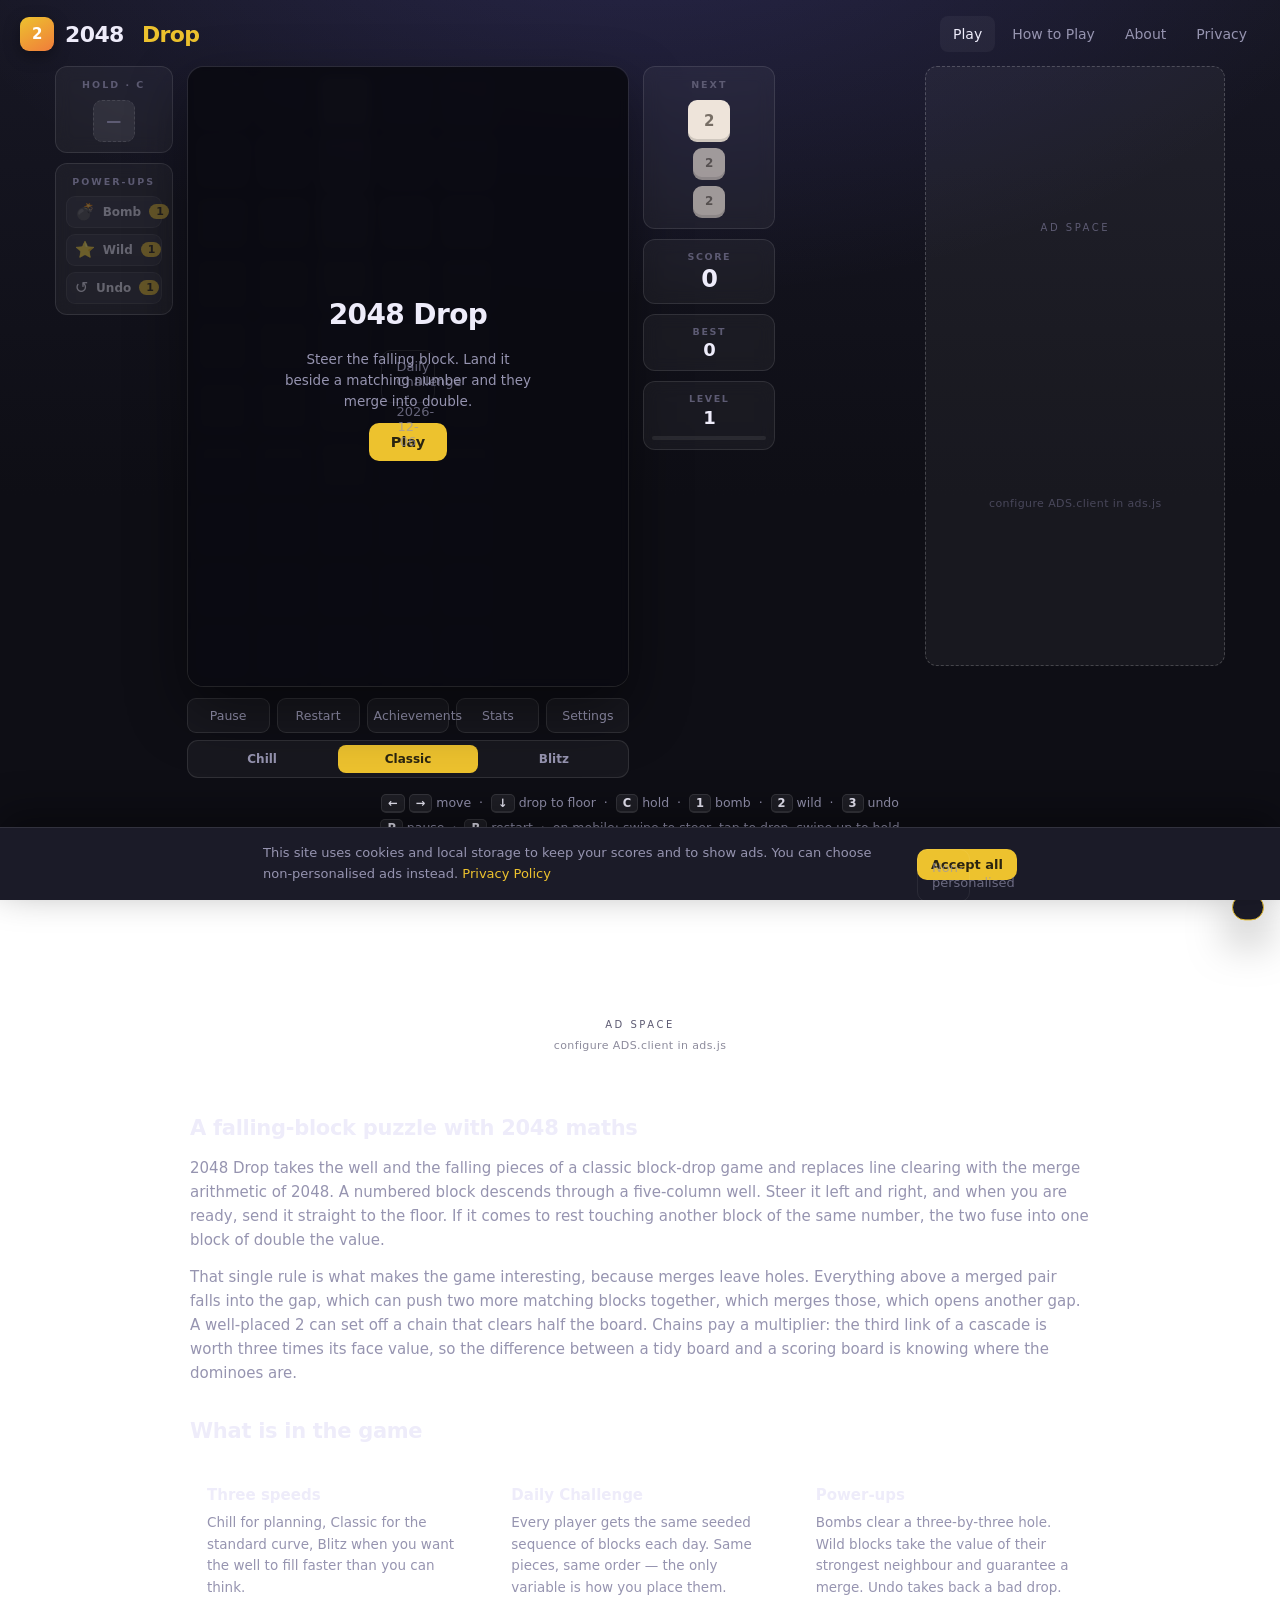
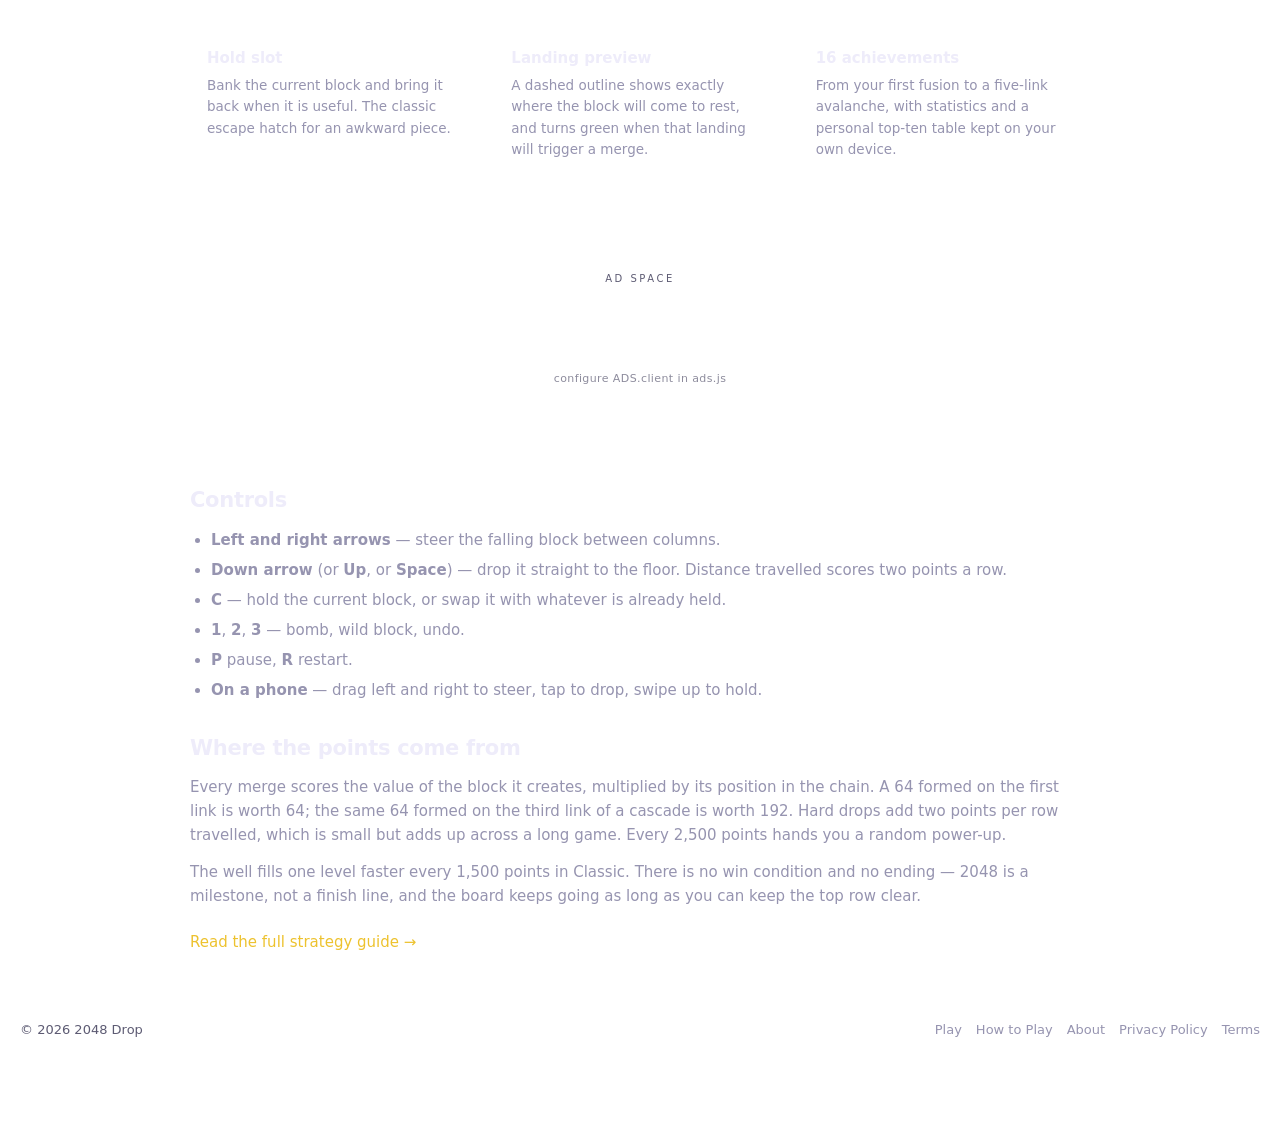
==== index.html @ 5d6defec "Move to 2048-drop.github.io and make setup.sh re-pointable Site now serves from the account root at " ====
<!DOCTYPE html>
<html lang="en">
<head>
<meta charset="utf-8">
<meta name="viewport" content="width=device-width, initial-scale=1, maximum-scale=1, user-scalable=no">
<title>2048 Drop — Falling Block Merge Puzzle</title>
<meta name="description" content="2048 Drop is a free falling-block puzzle. Steer numbered blocks with the arrow keys, merge matching pairs, chain cascades, and use bombs and wild blocks to reach 2048. Daily challenge, three speeds, 16 achievements. Play free, no download.">
<meta name="theme-color" content="#0e0e15">
<link rel="canonical" href="https://2048-drop.github.io/">

<meta property="og:type" content="website">
<meta property="og:site_name" content="2048 Drop">
<meta property="og:title" content="2048 Drop — Falling Block Merge Puzzle">
<meta property="og:description" content="Steer falling numbered blocks, merge matching pairs, chain cascades to 2048. Daily challenge, power-ups, three speeds. Free browser game.">
<meta property="og:url" content="https://2048-drop.github.io/">
<meta name="twitter:card" content="summary_large_image">

<link rel="icon" href="data:image/svg+xml,%3Csvg xmlns='http://www.w3.org/2000/svg' viewBox='0 0 64 64'%3E%3Crect width='64' height='64' rx='13' fill='%23edc22e'/%3E%3Ctext x='32' y='45' font-family='Helvetica,Arial' font-size='31' font-weight='bold' text-anchor='middle' fill='%23fff'%3E2%3C/text%3E%3C/svg%3E">
<link rel="stylesheet" href="style.css">

<script type="application/ld+json">
{
  "@context":"https://schema.org",
  "@type":"VideoGame",
  "name":"2048 Drop",
  "description":"A free browser puzzle game combining falling blocks with 2048 merge mechanics.",
  "genre":["Puzzle","Arcade"],
  "playMode":"SinglePlayer",
  "applicationCategory":"Game",
  "operatingSystem":"Any modern web browser",
  "offers":{"@type":"Offer","price":"0","priceCurrency":"USD"}
}
</script>
</head>
<body>

<header class="site-head">
  <a class="brand" href="index.html">
    <span class="mark">2</span>2048&nbsp;<span class="num">Drop</span>
  </a>
  <nav>
    <a href="index.html" class="on">Play</a>
    <a href="how-to-play.html">How to Play</a>
    <a href="about.html">About</a>
    <a href="privacy.html">Privacy</a>
  </nav>
</header>

<div class="stage">
  <div class="game">

    <!-- ---------------- left rail ---------------- -->
    <div class="rail">
      <div class="card" id="hold-card" style="cursor:pointer">
        <h3>Hold · C</h3>
        <div class="chips" id="hold"></div>
      </div>

      <div class="card">
        <h3>Power-ups</h3>
        <div class="powers">
          <button class="power" id="pw-bomb" title="Turn the falling block into a bomb (1)">
            <span class="ico">&#128163;</span><span class="nm">Bomb</span><span class="ct">0</span>
          </button>
          <button class="power" id="pw-wild" title="Turn the falling block into a wild block (2)">
            <span class="ico">&#11088;</span><span class="nm">Wild</span><span class="ct">0</span>
          </button>
          <button class="power" id="pw-undo" title="Undo your last drop (3)">
            <span class="ico">&#8634;</span><span class="nm">Undo</span><span class="ct">0</span>
          </button>
          <!-- Rewarded video: granted for WATCHING, never for clicking an ad. -->
          <button class="btn reward sm" id="pw-refill" hidden style="margin-top:4px;font-size:11.5px;padding:8px 6px">
            &#9654; Watch to refill
          </button>
        </div>
      </div>
    </div>

    <!-- ---------------- board ---------------- -->
    <div>
      <div class="board-wrap" id="board-wrap">
        <div id="board">
          <div class="danger" id="danger"></div>
          <div class="beam" id="beam"></div>
          <div class="ghost hide" id="ghost"></div>
          <div id="fx"></div>
        </div>
        <div id="toast"></div>

        <div class="overlay" id="overlay-start">
          <h2>2048 Drop</h2>
          <p>Steer the falling block. Land it beside a matching number and they merge into double.</p>
          <button class="btn" id="btn-start">Play</button>
          <button class="btn ghost sm" id="btn-daily">Daily Challenge · <span id="daily-date"></span></button>
        </div>

        <div class="overlay" id="overlay-over" hidden>
          <h2 id="over-title">Game Over</h2>
          <p id="over-line"></p>
          <button class="btn reward" id="btn-second" hidden>&#9654; Watch ad for a Second Chance</button>
          <button class="btn" id="btn-again">Play Again</button>
        </div>

        <div class="overlay" id="overlay-pause" hidden>
          <h2>Paused</h2>
          <button class="btn" id="btn-resume">Resume</button>
        </div>
      </div>

      <div class="toolbar">
        <button id="btn-pause">Pause</button>
        <button id="btn-restart">Restart</button>
        <button id="btn-ach">Achievements</button>
        <button id="btn-stats">Stats</button>
        <button id="btn-settings">Settings</button>
      </div>

      <div class="modes" style="margin-top:7px">
        <button data-mode="chill">Chill</button>
        <button data-mode="classic" class="on">Classic</button>
        <button data-mode="blitz">Blitz</button>
      </div>
    </div>

    <!-- ---------------- right rail ---------------- -->
    <div class="rail rail-r">
      <div class="card">
        <h3>Next</h3>
        <div class="chips" id="queue"></div>
      </div>
      <div class="card readout" id="r-score">
        <div class="k">Score</div><div class="v" id="score">0</div>
      </div>
      <div class="card readout">
        <div class="k">Best</div><div class="v sm" id="best">0</div>
      </div>
      <div class="card readout">
        <div class="k">Level</div><div class="v sm" id="level">1</div>
        <div class="bar"><i id="lvbar" style="width:0%"></i></div>
      </div>
      <div class="card readout" id="daily-flag" hidden style="border-color:var(--accent)">
        <div class="k" style="color:var(--accent)">Daily</div>
      </div>
    </div>

  </div>

  <!-- 150px horizontal separation before the rail ad -->
  <div class="ad-safe ad-safe-h"></div>
  <aside class="ad ad-rail" id="ad-rail"></aside>
</div>

<div class="keys">
  <kbd>&larr;</kbd> <kbd>&rarr;</kbd> move &nbsp;·&nbsp; <kbd>&darr;</kbd> drop to floor &nbsp;·&nbsp;
  <kbd>C</kbd> hold &nbsp;·&nbsp; <kbd>1</kbd> bomb &nbsp;·&nbsp; <kbd>2</kbd> wild &nbsp;·&nbsp; <kbd>3</kbd> undo<br>
  <kbd>P</kbd> pause &nbsp;·&nbsp; <kbd>R</kbd> restart &nbsp;·&nbsp; on mobile: swipe to steer, tap to drop, swipe up to hold
</div>

<div class="ad-safe ad-safe-v"></div>
<!-- ============ AD: bottom ============ -->
<div class="ad ad-bottom" id="ad-bottom"></div>

<article class="home">
  <h2>A falling-block puzzle with 2048 maths</h2>
  <p>2048 Drop takes the well and the falling pieces of a classic block-drop game and replaces line clearing with the merge arithmetic of 2048. A numbered block descends through a five-column well. Steer it left and right, and when you are ready, send it straight to the floor. If it comes to rest touching another block of the same number, the two fuse into one block of double the value.</p>
  <p>That single rule is what makes the game interesting, because merges leave holes. Everything above a merged pair falls into the gap, which can push two more matching blocks together, which merges those, which opens another gap. A well-placed 2 can set off a chain that clears half the board. Chains pay a multiplier: the third link of a cascade is worth three times its face value, so the difference between a tidy board and a scoring board is knowing where the dominoes are.</p>

  <h2>What is in the game</h2>
  <div class="cards3">
    <div class="c"><h3>Three speeds</h3><p>Chill for planning, Classic for the standard curve, Blitz when you want the well to fill faster than you can think.</p></div>
    <div class="c"><h3>Daily Challenge</h3><p>Every player gets the same seeded sequence of blocks each day. Same pieces, same order — the only variable is how you place them.</p></div>
    <div class="c"><h3>Power-ups</h3><p>Bombs clear a three-by-three hole. Wild blocks take the value of their strongest neighbour and guarantee a merge. Undo takes back a bad drop.</p></div>
    <div class="c"><h3>Hold slot</h3><p>Bank the current block and bring it back when it is useful. The classic escape hatch for an awkward piece.</p></div>
    <div class="c"><h3>Landing preview</h3><p>A dashed outline shows exactly where the block will come to rest, and turns green when that landing will trigger a merge.</p></div>
    <div class="c"><h3>16 achievements</h3><p>From your first fusion to a five-link avalanche, with statistics and a personal top-ten table kept on your own device.</p></div>
  </div>

  <!-- ============ AD: in-content ============ -->
  <div class="ad ad-article" id="ad-article"></div>

  <h2>Controls</h2>
  <ul>
    <li><strong>Left and right arrows</strong> — steer the falling block between columns.</li>
    <li><strong>Down arrow</strong> (or <strong>Up</strong>, or <strong>Space</strong>) — drop it straight to the floor. Distance travelled scores two points a row.</li>
    <li><strong>C</strong> — hold the current block, or swap it with whatever is already held.</li>
    <li><strong>1</strong>, <strong>2</strong>, <strong>3</strong> — bomb, wild block, undo.</li>
    <li><strong>P</strong> pause, <strong>R</strong> restart.</li>
    <li><strong>On a phone</strong> — drag left and right to steer, tap to drop, swipe up to hold.</li>
  </ul>

  <h2>Where the points come from</h2>
  <p>Every merge scores the value of the block it creates, multiplied by its position in the chain. A 64 formed on the first link is worth 64; the same 64 formed on the third link of a cascade is worth 192. Hard drops add two points per row travelled, which is small but adds up across a long game. Every 2,500 points hands you a random power-up.</p>
  <p>The well fills one level faster every 1,500 points in Classic. There is no win condition and no ending — 2048 is a milestone, not a finish line, and the board keeps going as long as you can keep the top row clear.</p>

  <p style="margin-top:22px"><a href="how-to-play.html">Read the full strategy guide &rarr;</a></p>
</article>

<footer class="site-foot">
  <span>&copy; <span id="year"></span> 2048 Drop</span>
  <nav>
    <a href="index.html">Play</a>
    <a href="how-to-play.html">How to Play</a>
    <a href="about.html">About</a>
    <a href="privacy.html">Privacy Policy</a>
    <a href="terms.html">Terms</a>
  </nav>
</footer>

<div id="ach-toast"></div>

<script src="ads.js"></script>
<script src="game.js"></script>
<script>document.getElementById('year').textContent = new Date().getFullYear();</script>
</body>
</html>
---- style.css ----
/* =====================================================================
   2048 Drop — stylesheet
   Themes are driven by data-theme on <html>. Every colour is a token so
   a theme swap is a token swap, never a rule rewrite.
   ===================================================================== */

/* ---------- tokens: Midnight (default) ---------- */
:root{
  --bg-1:#0e0e15;
  --bg-2:#171724;
  --glow:rgba(120,110,255,.18);
  --panel:rgba(255,255,255,.045);
  --panel-solid:#1b1b28;
  --panel-hi:rgba(255,255,255,.075);
  --line:rgba(255,255,255,.10);
  --line-hi:rgba(255,255,255,.20);
  --text:#eeecfa;
  --muted:#9694b0;
  --faint:#5d5b73;
  --accent:#edc22e;
  --accent-ink:#2a2410;
  --danger:#ff5c5c;
  --good:#4ade80;
  --slot:rgba(255,255,255,.04);
  --board:rgba(0,0,0,.28);

  --gap:8px;
  --cell:min(62px, 14.5vw, 5.9vh);
  --radius:12px;
  --ad-safe:150px;          /* AdSense: keep ads this far from play area */
  --font:"Inter","SF Pro Display",-apple-system,BlinkMacSystemFont,"Segoe UI",system-ui,sans-serif;
  --mono:"SF Mono",ui-monospace,"Cascadia Mono",Menlo,monospace;
}

/* ---------- theme: Aurora ---------- */
html[data-theme="aurora"]{
  --bg-1:#05131a;
  --bg-2:#07222e;
  --glow:rgba(0,240,200,.20);
  --accent:#2ff3c8;
  --accent-ink:#02201a;
  --text:#e6fbf7;
  --muted:#7fb4ac;
  --faint:#3f6d68;
  --line:rgba(47,243,200,.16);
  --line-hi:rgba(47,243,200,.32);
  --panel-solid:#0a2a36;
}

/* ---------- theme: Paper (light) ---------- */
html[data-theme="paper"]{
  --bg-1:#f6f4ee;
  --bg-2:#ece7dc;
  --glow:rgba(200,170,90,.20);
  --panel:rgba(0,0,0,.035);
  --panel-solid:#fffdf8;
  --panel-hi:rgba(0,0,0,.06);
  --line:rgba(0,0,0,.10);
  --line-hi:rgba(0,0,0,.20);
  --text:#3b3730;
  --muted:#7d7669;
  --faint:#a8a091;
  --accent:#d9a319;
  --accent-ink:#fffdf8;
  --slot:rgba(0,0,0,.05);
  --board:rgba(0,0,0,.05);
}

*{box-sizing:border-box;margin:0;padding:0}
html,body{min-height:100%}
body{
  background:
    radial-gradient(1200px 700px at 50% -15%, var(--glow) 0%, transparent 62%),
    linear-gradient(180deg, var(--bg-2) 0%, var(--bg-1) 55%);
  background-attachment:fixed;
  color:var(--text);
  font-family:var(--font);
  font-size:15px;line-height:1.6;
  -webkit-font-smoothing:antialiased;
  display:flex;flex-direction:column;align-items:center;
  padding:0 14px 44px;
  overflow-x:hidden;
}
a{color:var(--accent);text-decoration:none}
a:hover{text-decoration:underline}

.wrap{width:100%;max-width:1240px}

/* =====================================================================
   Header / nav
   ===================================================================== */
.site-head{
  width:100%;max-width:1240px;
  display:flex;align-items:center;justify-content:space-between;gap:16px;
  padding:16px 0 14px;flex-wrap:wrap;
}
.brand{display:flex;align-items:center;gap:11px;font-size:22px;font-weight:800;letter-spacing:-.6px;color:var(--text)}
.brand:hover{text-decoration:none}
.brand .mark{
  width:34px;height:34px;border-radius:9px;flex:none;
  background:linear-gradient(150deg,var(--accent),#f07c3b);
  display:grid;place-items:center;color:#fff;font-size:15px;font-weight:800;
  box-shadow:0 5px 16px rgba(0,0,0,.35);
}
.brand .num{color:var(--accent)}
nav{display:flex;align-items:center;gap:4px;flex-wrap:wrap}
nav a{
  color:var(--muted);font-size:14px;font-weight:500;
  padding:7px 13px;border-radius:8px;transition:background 140ms,color 140ms;
}
nav a:hover{background:var(--panel-hi);color:var(--text);text-decoration:none}
nav a.on{color:var(--text);background:var(--panel)}

/* =====================================================================
   Ad slots + the 150px safe gap
   ---------------------------------------------------------------------
   AdSense suspends accounts for ads placed where a player can hit them by
   accident. .ad-safe enforces the separation structurally so a later CSS
   tweak cannot quietly erase it.
   ===================================================================== */
.ad{display:flex;align-items:center;justify-content:center;overflow:hidden;width:100%}
.ad-bottom{max-width:970px;min-height:90px;margin:0 auto}
.ad-article{max-width:728px;min-height:250px;margin:26px auto}
.ad-rail{width:300px;min-height:600px;flex:none}
.ad-safe{flex:none;pointer-events:none}
.ad-safe-v{width:100%;height:var(--ad-safe)}
.ad-safe-h{width:var(--ad-safe);align-self:stretch}
.ad-ph{
  width:100%;min-height:inherit;height:100%;
  border:1px dashed var(--line-hi);border-radius:var(--radius);
  color:var(--faint);font-size:10px;letter-spacing:2.5px;text-transform:uppercase;
  display:grid;place-items:center;gap:4px;padding:26px 10px;
  background:var(--panel);
}
.ad-ph small{display:block;letter-spacing:.4px;text-transform:none;font-size:11px;opacity:.7}
.ad-label{
  text-align:center;font-size:9.5px;letter-spacing:2px;text-transform:uppercase;
  color:var(--faint);margin-bottom:5px;
}

/* =====================================================================
   Game layout
   ===================================================================== */
.stage{
  width:100%;max-width:1240px;
  display:flex;align-items:flex-start;justify-content:center;
}
.game{display:flex;gap:14px;align-items:flex-start}
.rail{display:flex;flex-direction:column;gap:10px;width:118px;flex:none}
.rail-r{width:132px}

.card{
  background:var(--panel);border:1px solid var(--line);
  border-radius:var(--radius);padding:10px;
  backdrop-filter:blur(8px);
}
.card h3{
  font-size:9.5px;letter-spacing:2px;text-transform:uppercase;
  color:var(--faint);font-weight:700;margin-bottom:7px;text-align:center;
}

.readout{text-align:center;padding:9px 8px}
.readout .k{font-size:9.5px;letter-spacing:1.6px;text-transform:uppercase;color:var(--faint);font-weight:700}
.readout .v{font-size:24px;font-weight:800;font-variant-numeric:tabular-nums;letter-spacing:-.5px;line-height:1.25}
.readout .v.sm{font-size:18px}
.readout.pulse .v{animation:bump 320ms ease-out}
@keyframes bump{0%{transform:scale(1)}40%{transform:scale(1.18);color:var(--accent)}100%{transform:scale(1)}}

/* level progress */
.bar{height:4px;border-radius:3px;background:var(--panel-hi);overflow:hidden;margin-top:7px}
.bar i{display:block;height:100%;background:linear-gradient(90deg,var(--accent),#f07c3b);transition:width 260ms ease}

/* queue + hold chips */
.chips{display:flex;flex-direction:column;gap:6px;align-items:center}
.chips.row{flex-direction:row;justify-content:center}
.chip{
  width:42px;height:42px;border-radius:9px;flex:none;
  display:grid;place-items:center;font-weight:800;font-size:15px;
  box-shadow:inset 0 -3px 0 rgba(0,0,0,.13);
}
.chip.sm{width:32px;height:32px;font-size:12px;opacity:.62}
.chip.empty{background:var(--panel-hi);color:var(--faint);box-shadow:none;border:1px dashed var(--line)}

/* power-ups */
.powers{display:flex;flex-direction:column;gap:6px}
.power{
  display:flex;align-items:center;gap:8px;width:100%;
  background:var(--panel-hi);border:1px solid var(--line);
  border-radius:9px;padding:7px 8px;cursor:pointer;
  font-family:var(--font);font-size:12px;color:var(--text);
  transition:border-color 140ms,transform 90ms,opacity 140ms;
  text-align:left;
}
.power:hover:not(:disabled){border-color:var(--line-hi);transform:translateY(-1px)}
.power:active:not(:disabled){transform:translateY(0)}
.power:disabled{opacity:.35;cursor:not-allowed}
.power .ico{font-size:16px;line-height:1}
.power .nm{flex:1;font-weight:600}
.power .ct{
  font-variant-numeric:tabular-nums;font-weight:800;font-size:11px;
  background:var(--accent);color:var(--accent-ink);
  border-radius:20px;padding:1px 7px;min-width:20px;text-align:center;
}
.power kbd{margin-left:auto}

/* =====================================================================
   Board
   ===================================================================== */
.board-wrap{
  position:relative;padding:var(--gap);
  background:var(--board);border:1px solid var(--line);
  border-radius:16px;
  box-shadow:0 24px 60px rgba(0,0,0,.45), inset 0 1px 0 rgba(255,255,255,.05);
}
.board-wrap.shake{animation:shake 260ms cubic-bezier(.36,.07,.19,.97)}
@keyframes shake{
  10%,90%{transform:translate(-2px,1px)}
  30%,70%{transform:translate(4px,-2px)}
  50%{transform:translate(-5px,2px)}
}
#board{
  position:relative;
  width:calc(5 * var(--cell) + 4 * var(--gap));
  height:calc(10 * var(--cell) + 9 * var(--gap));
  touch-action:none;
}

/* the top two rows tint red as the stack gets dangerous */
.danger{
  z-index:1;
  position:absolute;left:0;right:0;top:0;border-radius:10px;
  height:calc(2 * var(--cell) + var(--gap));
  background:linear-gradient(180deg,rgba(255,92,92,.16),transparent);
  opacity:0;transition:opacity 320ms;pointer-events:none;
}
.danger.on{opacity:1;animation:throb 1.1s ease-in-out infinite}
@keyframes throb{0%,100%{opacity:.45}50%{opacity:1}}

/* column highlight under the falling block */
.beam{
  z-index:0;
  position:absolute;top:0;width:var(--cell);
  height:calc(10 * var(--cell) + 9 * var(--gap));
  border-radius:10px;background:linear-gradient(180deg,rgba(255,255,255,.07),transparent 70%);
  transform:translateX(calc(var(--c) * (var(--cell) + var(--gap))));
  transition:transform 95ms ease-out;pointer-events:none;
}

.slot{
  z-index:0;
  position:absolute;width:var(--cell);height:var(--cell);border-radius:9px;
  background:var(--slot);
  transform:translate(calc(var(--c) * (var(--cell) + var(--gap))), calc(var(--r) * (var(--cell) + var(--gap))));
}

/* landing preview */
.ghost{
  z-index:1;
  position:absolute;width:var(--cell);height:var(--cell);border-radius:9px;
  border:2px dashed var(--line-hi);
  transform:translate(calc(var(--c) * (var(--cell) + var(--gap))), calc(var(--r) * (var(--cell) + var(--gap))));
  transition:transform 95ms ease-out;pointer-events:none;opacity:.65;
}
.ghost.hide{opacity:0}
.ghost.match{border-color:var(--good);background:rgba(74,222,128,.10);opacity:1}

.tile{
  z-index:2;
  position:absolute;width:var(--cell);height:var(--cell);border-radius:9px;
  display:grid;place-items:center;
  font-weight:800;font-variant-numeric:tabular-nums;letter-spacing:-.5px;
  color:#776e65;background:#eee4da;
  transform:translate(calc(var(--c) * (var(--cell) + var(--gap))), calc(var(--r) * (var(--cell) + var(--gap))));
  transition:transform 95ms linear;
  will-change:transform;
  font-size:calc(var(--cell) * .40);
  box-shadow:inset 0 -3px 0 rgba(0,0,0,.13);
}
.tile.d4{font-size:calc(var(--cell) * .29)}
.tile.d5{font-size:calc(var(--cell) * .23)}
.tile.active{box-shadow:inset 0 -3px 0 rgba(0,0,0,.13), 0 0 0 2px rgba(255,255,255,.4), 0 8px 22px rgba(0,0,0,.5)}
.tile.spawn{animation:drop-in 180ms ease-out}
@keyframes drop-in{from{opacity:0}to{opacity:1}}
.tile.pop{animation:pop 210ms ease-out}
@keyframes pop{
  0%  {transform:translate(calc(var(--c) * (var(--cell) + var(--gap))), calc(var(--r) * (var(--cell) + var(--gap)))) scale(1)}
  45% {transform:translate(calc(var(--c) * (var(--cell) + var(--gap))), calc(var(--r) * (var(--cell) + var(--gap)))) scale(1.2)}
  100%{transform:translate(calc(var(--c) * (var(--cell) + var(--gap))), calc(var(--r) * (var(--cell) + var(--gap)))) scale(1)}
}
.tile.absorb{opacity:.8}
.tile.blast{animation:blast 260ms ease-out forwards}
@keyframes blast{to{opacity:0;filter:brightness(2.4)}}

/* value ramp */
.v2{background:#eee4da;color:#776e65}
.v4{background:#ede0c8;color:#776e65}
.v8{background:#f2b179;color:#fff}
.v16{background:#f59563;color:#fff}
.v32{background:#f67c5f;color:#fff}
.v64{background:#f65e3b;color:#fff}
.v128{background:#edcf72;color:#fff}
.v256{background:#edcc61;color:#fff}
.v512{background:#edc850;color:#fff}
.v1024{background:#edc53f;color:#fff}
.v2048{background:#edc22e;color:#fff;box-shadow:inset 0 -3px 0 rgba(0,0,0,.13),0 0 26px rgba(237,194,46,.65)}
.vbig{background:linear-gradient(150deg,#8b6cff,#4a2fd6);color:#fff;box-shadow:inset 0 -3px 0 rgba(0,0,0,.2),0 0 26px rgba(123,92,240,.6)}
.vbomb{background:linear-gradient(150deg,#3a3a4d,#1d1d29);color:#fff;box-shadow:inset 0 -3px 0 rgba(0,0,0,.3),0 0 20px rgba(0,0,0,.6)}
.vwild{background:linear-gradient(150deg,#ff6ec7,#7b5cf0);color:#fff;box-shadow:inset 0 -3px 0 rgba(0,0,0,.2),0 0 24px rgba(255,110,199,.55)}

/* particles */
#fx{z-index:3;position:absolute;inset:0;pointer-events:none;overflow:visible}
.spark{
  position:absolute;width:7px;height:7px;border-radius:2px;
  animation:fly 620ms cubic-bezier(.2,.7,.4,1) forwards;
}
@keyframes fly{
  0%{transform:translate(var(--x),var(--y)) scale(1);opacity:1}
  100%{transform:translate(calc(var(--x) + var(--dx)), calc(var(--y) + var(--dy))) scale(.2);opacity:0}
}

/* floating score / chain text */
#toast{
  position:absolute;left:50%;top:32%;transform:translate(-50%,-50%);
  font-size:clamp(19px,4vw,27px);font-weight:800;color:#fff;
  text-shadow:0 4px 18px rgba(0,0,0,.85);pointer-events:none;opacity:0;
  white-space:nowrap;z-index:3;
}
#toast.show{animation:rise 900ms ease-out}
@keyframes rise{
  0%{opacity:0;transform:translate(-50%,-25%) scale(.75)}
  22%{opacity:1}
  100%{opacity:0;transform:translate(-50%,-115%) scale(1.08)}
}

/* =====================================================================
   Overlays + modals
   ===================================================================== */
.overlay{
  position:absolute;inset:0;border-radius:16px;z-index:6;
  background:rgba(10,10,18,.9);backdrop-filter:blur(4px);
  display:flex;flex-direction:column;align-items:center;justify-content:center;
  gap:11px;text-align:center;padding:20px;
}
html[data-theme="paper"] .overlay{background:rgba(246,244,238,.94)}
.overlay[hidden],[hidden]{display:none !important}
.overlay h2{font-size:clamp(21px,4.6vw,28px);font-weight:800;letter-spacing:-.6px}
.overlay p{color:var(--muted);font-size:13.5px;max-width:250px;line-height:1.55}

.btn{
  background:var(--accent);color:var(--accent-ink);border:0;border-radius:10px;
  padding:11px 22px;font:600 14.5px var(--font);cursor:pointer;
  transition:filter 140ms,transform 80ms;
}
.btn:hover{filter:brightness(1.09)}
.btn:active{transform:translateY(1px)}
.btn.ghost{background:transparent;color:var(--muted);border:1px solid var(--line);font-weight:500}
.btn.ghost:hover{color:var(--text);border-color:var(--line-hi);filter:none}
.btn.reward{
  background:linear-gradient(135deg,#7b5cf0,#4a2fd6);color:#fff;
  display:flex;align-items:center;gap:8px;justify-content:center;
}
.btn.sm{padding:8px 14px;font-size:13px}
.btn:disabled{opacity:.4;cursor:not-allowed}

.modal{
  position:fixed;inset:0;z-index:60;display:grid;place-items:center;padding:18px;
  background:rgba(6,6,12,.72);backdrop-filter:blur(6px);
}
.modal-card{
  background:var(--panel-solid);border:1px solid var(--line);
  border-radius:18px;padding:22px;width:min(460px,100%);
  max-height:86vh;overflow-y:auto;
  box-shadow:0 30px 80px rgba(0,0,0,.6);
}
.modal-card h2{font-size:20px;font-weight:800;letter-spacing:-.4px;margin-bottom:4px}
.modal-card .sub{color:var(--muted);font-size:13px;margin-bottom:16px}
.modal-foot{display:flex;gap:8px;justify-content:flex-end;margin-top:18px}

/* rewarded-ad player shell */
.reward-box{
  border:1px solid var(--line);border-radius:12px;background:var(--panel);
  padding:26px 18px;text-align:center;
}
.reward-box .ring{
  width:62px;height:62px;margin:0 auto 12px;border-radius:50%;
  display:grid;place-items:center;font-size:21px;font-weight:800;
  border:3px solid var(--line);border-top-color:var(--accent);
  animation:spin 1s linear infinite;
}
@keyframes spin{to{transform:rotate(360deg)}}

/* stats / achievements / leaderboard */
.grid2{display:grid;grid-template-columns:1fr 1fr;gap:9px}
.tilebox{background:var(--panel);border:1px solid var(--line);border-radius:11px;padding:11px 12px}
.tilebox .k{font-size:9.5px;letter-spacing:1.6px;text-transform:uppercase;color:var(--faint);font-weight:700}
.tilebox .v{font-size:20px;font-weight:800;font-variant-numeric:tabular-nums}

.ach{display:flex;align-items:center;gap:11px;padding:9px 4px;border-bottom:1px solid var(--line)}
.ach:last-child{border-bottom:0}
.ach .ico{width:36px;height:36px;border-radius:10px;display:grid;place-items:center;font-size:17px;background:var(--panel-hi);flex:none;filter:grayscale(1);opacity:.4}
.ach.got .ico{filter:none;opacity:1;background:linear-gradient(150deg,var(--accent),#f07c3b)}
.ach .nm{font-weight:600;font-size:13.5px}
.ach .ds{color:var(--muted);font-size:12px}
.ach.got .nm{color:var(--accent)}

table.lb{width:100%;border-collapse:collapse;font-size:13.5px}
table.lb th{text-align:left;font-size:9.5px;letter-spacing:1.6px;text-transform:uppercase;color:var(--faint);padding:6px 4px;border-bottom:1px solid var(--line)}
table.lb td{padding:8px 4px;border-bottom:1px solid var(--line);font-variant-numeric:tabular-nums}
table.lb tr:last-child td{border-bottom:0}
table.lb .rk{color:var(--faint);width:26px;font-weight:700}

/* achievement toast */
#ach-toast{
  position:fixed;right:16px;bottom:16px;z-index:80;
  background:var(--panel-solid);border:1px solid var(--accent);
  border-radius:13px;padding:12px 15px;display:flex;gap:11px;align-items:center;
  box-shadow:0 18px 44px rgba(0,0,0,.5);
  transform:translateY(140%);transition:transform 420ms cubic-bezier(.2,.9,.3,1);
  max-width:300px;
}
#ach-toast.show{transform:translateY(0)}
#ach-toast .ico{width:36px;height:36px;border-radius:10px;display:grid;place-items:center;font-size:17px;background:linear-gradient(150deg,var(--accent),#f07c3b);flex:none}
#ach-toast .t{font-size:9.5px;letter-spacing:1.6px;text-transform:uppercase;color:var(--accent);font-weight:700}
#ach-toast .n{font-weight:600;font-size:13.5px}

/* =====================================================================
   Controls bar + mode picker
   ===================================================================== */
.toolbar{display:flex;gap:7px;width:100%;margin-top:11px;flex-wrap:wrap}
.toolbar button{
  flex:1;min-width:78px;background:var(--panel);border:1px solid var(--line);
  color:var(--muted);border-radius:9px;padding:9px 6px;
  font:500 12.5px var(--font);cursor:pointer;transition:color 140ms,border-color 140ms;
}
.toolbar button:hover{color:var(--text);border-color:var(--line-hi)}

.modes{display:flex;gap:5px;background:var(--panel);border:1px solid var(--line);border-radius:11px;padding:4px}
.modes button{
  flex:1;background:transparent;border:0;border-radius:8px;padding:7px 4px;
  color:var(--muted);font:600 12px var(--font);cursor:pointer;transition:background 140ms,color 140ms;
}
.modes button.on{background:var(--accent);color:var(--accent-ink)}

.keys{color:var(--muted);font-size:12.5px;text-align:center;line-height:2;max-width:640px;margin:12px auto 0}
kbd{
  background:var(--panel-hi);border:1px solid var(--line);border-bottom-width:2px;
  border-radius:5px;padding:1px 6px;font:600 11.5px var(--font);color:var(--text);
}

/* =====================================================================
   Content pages
   ===================================================================== */
main.doc{width:100%;max-width:780px;margin:0 auto;padding:8px 0 30px}
main.doc h1{font-size:clamp(26px,5vw,36px);font-weight:800;letter-spacing:-1px;margin-bottom:6px}
main.doc .lede{color:var(--muted);font-size:16px;margin-bottom:28px}
main.doc h2{font-size:20px;font-weight:700;letter-spacing:-.3px;margin:32px 0 10px;padding-top:14px;border-top:1px solid var(--line)}
main.doc h3{font-size:15.5px;font-weight:700;margin:20px 0 6px}
main.doc p,main.doc li{color:var(--muted);font-size:15px}
main.doc p{margin-bottom:13px}
main.doc ul,main.doc ol{margin:0 0 15px 21px}
main.doc li{margin-bottom:6px}
main.doc strong{color:var(--text);font-weight:650}
main.doc code{background:var(--panel-hi);border-radius:5px;padding:1px 6px;font:13px var(--mono)}
.callout{
  background:var(--panel);border:1px solid var(--line);border-left:3px solid var(--accent);
  border-radius:10px;padding:14px 16px;margin:18px 0;
}
.callout p:last-child{margin-bottom:0}
.updated{color:var(--faint);font-size:13px;margin-bottom:26px}

article.home{width:100%;max-width:900px;margin:0 auto}
article.home h2{font-size:21px;font-weight:700;letter-spacing:-.3px;margin:30px 0 10px}
article.home p,article.home li{color:var(--muted);font-size:15px}
article.home p{margin-bottom:13px}
article.home ul{margin:0 0 15px 21px}
article.home li{margin-bottom:6px}
.cards3{display:grid;grid-template-columns:repeat(auto-fit,minmax(230px,1fr));gap:13px;margin:18px 0}
.cards3 .c{background:var(--panel);border:1px solid var(--line);border-radius:13px;padding:16px}
.cards3 .c h3{font-size:15px;font-weight:700;color:var(--text);margin-bottom:5px}
.cards3 .c p{font-size:13.5px;margin:0}

/* =====================================================================
   Footer + consent
   ===================================================================== */
.site-foot{
  width:100%;max-width:1240px;margin-top:34px;padding-top:18px;
  border-top:1px solid var(--line);color:var(--faint);font-size:13px;
  display:flex;justify-content:space-between;gap:14px;flex-wrap:wrap;
}
.site-foot nav{gap:14px}
.site-foot a{color:var(--muted);padding:0;font-size:13px}
.site-foot a:hover{background:none;color:var(--text)}

#consent{
  position:fixed;left:0;right:0;bottom:0;z-index:90;
  background:var(--panel-solid);border-top:1px solid var(--line);
  padding:15px 18px;display:flex;gap:14px;align-items:center;justify-content:center;
  flex-wrap:wrap;box-shadow:0 -12px 40px rgba(0,0,0,.4);
}
#consent p{color:var(--muted);font-size:13px;max-width:640px;margin:0}
#consent .acts{display:flex;gap:8px}

/* =====================================================================
   Responsive
   ===================================================================== */
@media (max-width:1120px){
  .ad-rail,.ad-safe-h{display:none}
}
@media (max-width:820px){
  :root{--cell:min(58px, 16.5vw, 6.4vh); --ad-safe:150px}
  .rail{width:88px}
  .rail-r{width:96px}
  .readout .v{font-size:19px}
  .chip{width:36px;height:36px;font-size:13px}
  .power .nm{display:none}
  .power{justify-content:center}
}
/* Below 760px the side rails would push the page wider than the screen, so
   they become horizontal strips: readouts above the board, tools below it.
   Everything is also compacted so the whole board still fits one screen —
   a puzzle you have to scroll to see is a puzzle nobody plays. */
@media (max-width:760px){
  :root{--gap:6px; --cell:min(58px, 17.6vw, 5.55vh)}
  body{padding:0 10px 30px}

  .site-head{padding:9px 0 7px;gap:8px}
  .brand{font-size:17px;gap:8px}
  .brand .mark{width:27px;height:27px;font-size:13px;border-radius:7px}
  nav{gap:1px}
  nav a{padding:5px 7px;font-size:12px}

  .stage{width:100%}
  .game{flex-direction:column;align-items:center;gap:7px;width:100%}
  .rail,.rail-r{
    flex-direction:row;width:100%;max-width:440px;
    gap:5px;flex-wrap:wrap;justify-content:center;
  }
  .rail-r{order:-1;flex-wrap:nowrap}
  .rail-r .card{flex:1 1 0;min-width:0;padding:5px 5px}
  .card h3{font-size:8.5px;letter-spacing:1.3px;margin-bottom:3px}
  .readout{padding:4px 3px}
  .readout .v{font-size:16px}
  .readout .v.sm{font-size:15px}
  .bar{margin-top:4px;height:3px}

  #queue{flex-direction:row;gap:4px}
  #queue .chip{width:23px;height:23px;font-size:10px;border-radius:6px}
  #queue .chip.sm{width:20px;height:20px;font-size:9px}

  .rail:not(.rail-r){flex-wrap:nowrap;align-items:stretch}
  #hold-card{flex:0 0 auto;padding:5px 9px}
  #hold .chip{width:28px;height:28px;font-size:12px;border-radius:7px}
  .rail:not(.rail-r) > .card:last-child{flex:1 1 auto}
  .powers{flex-direction:row;gap:5px}
  .power{flex:1;justify-content:center;padding:6px 3px;gap:5px}
  .power .nm{display:none}
  #pw-refill{flex:1.6;margin-top:0;font-size:11px;padding:6px 4px}

  .toolbar{margin-top:6px;gap:5px}
  .toolbar button{min-width:0;padding:7px 3px;font-size:11px}
  .modes{margin-top:5px}
  .modes button{padding:6px 3px;font-size:11.5px}
  .keys{font-size:11.5px;line-height:1.85;margin-top:9px}
}
@media (max-width:400px){
  :root{--cell:min(54px, 17vw, 5.5vh)}
  nav a{padding:4px 6px;font-size:11.5px}
  .toolbar button{font-size:10.5px}
  .rail-r{gap:4px}
  .rail-r .card{padding:5px 3px}
  #queue{gap:3px}
  #queue .chip{width:20px;height:20px;font-size:9px;border-radius:5px}
  #queue .chip.sm{width:17px;height:17px;font-size:8px}
  .readout .v{font-size:15px}
}

@media (prefers-reduced-motion:reduce){
  *,*::before,*::after{animation-duration:.01ms !important;animation-iteration-count:1 !important;transition-duration:.01ms !important}
}
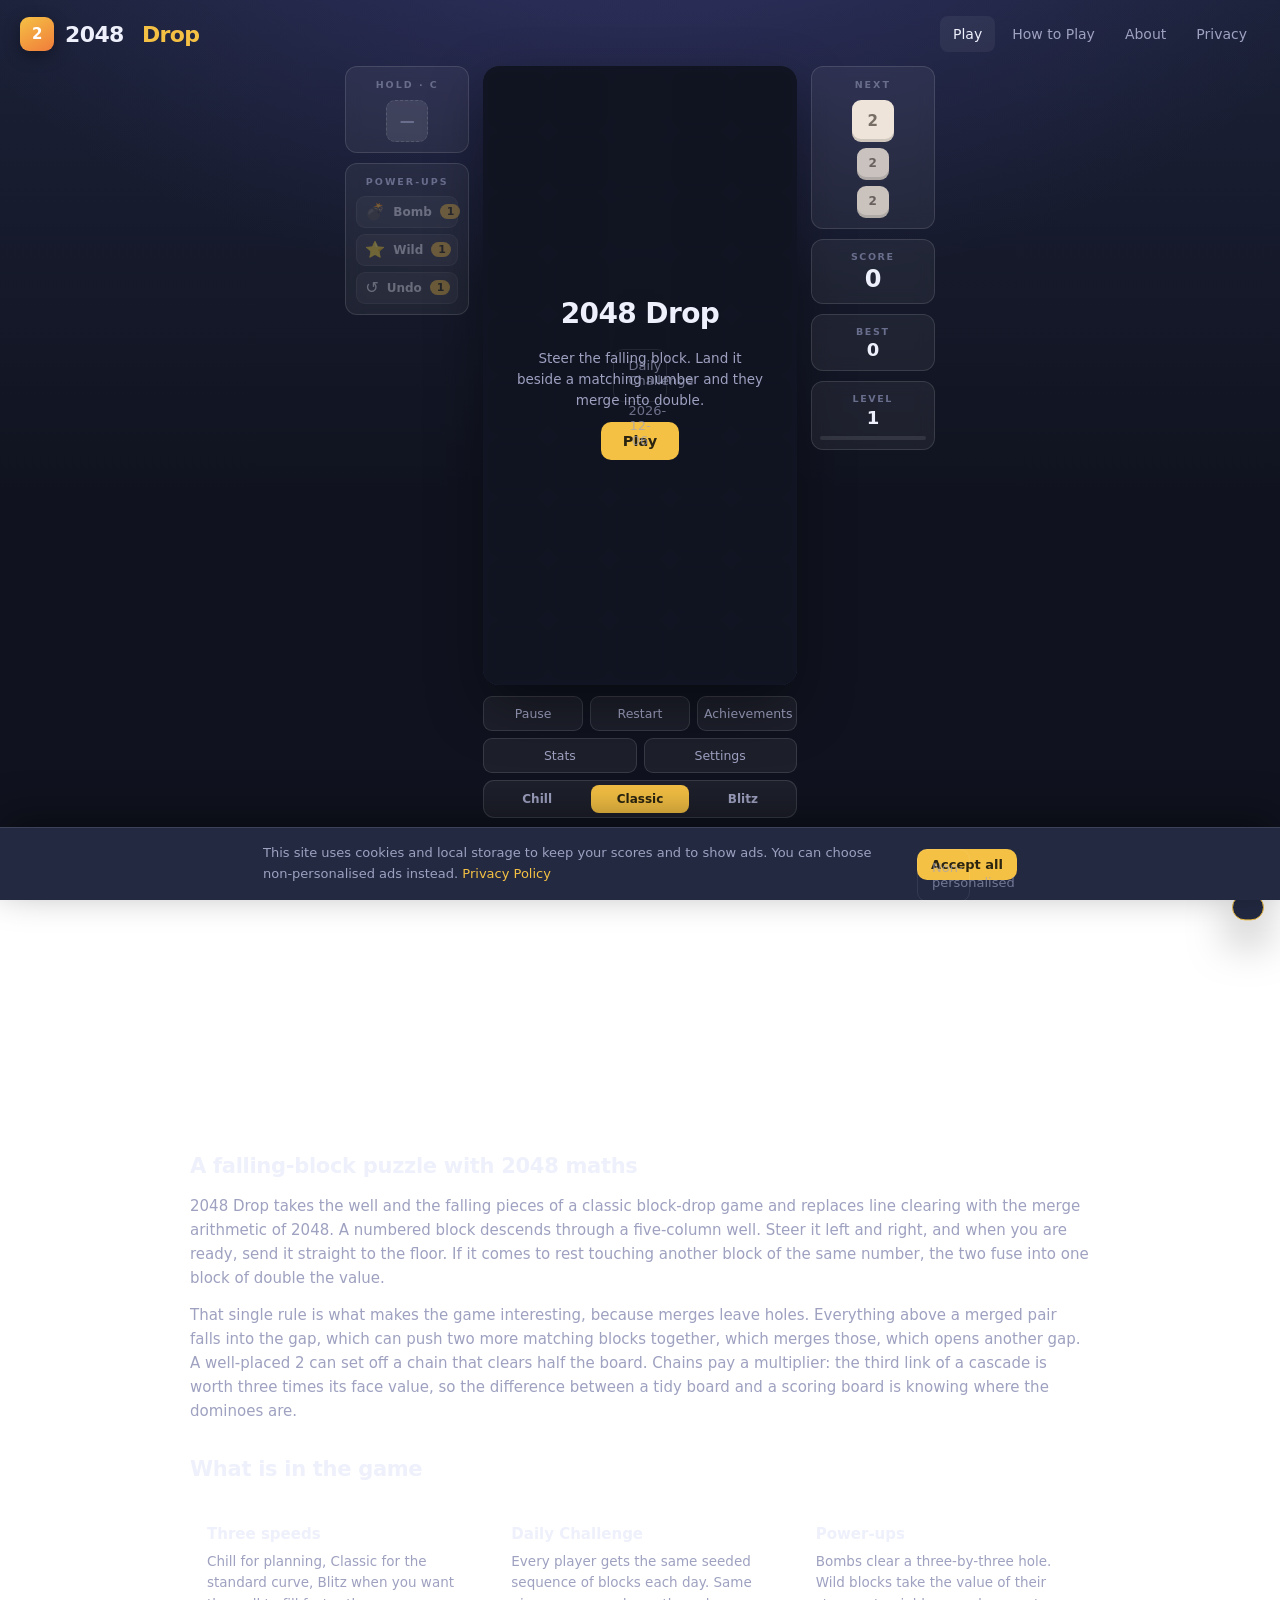
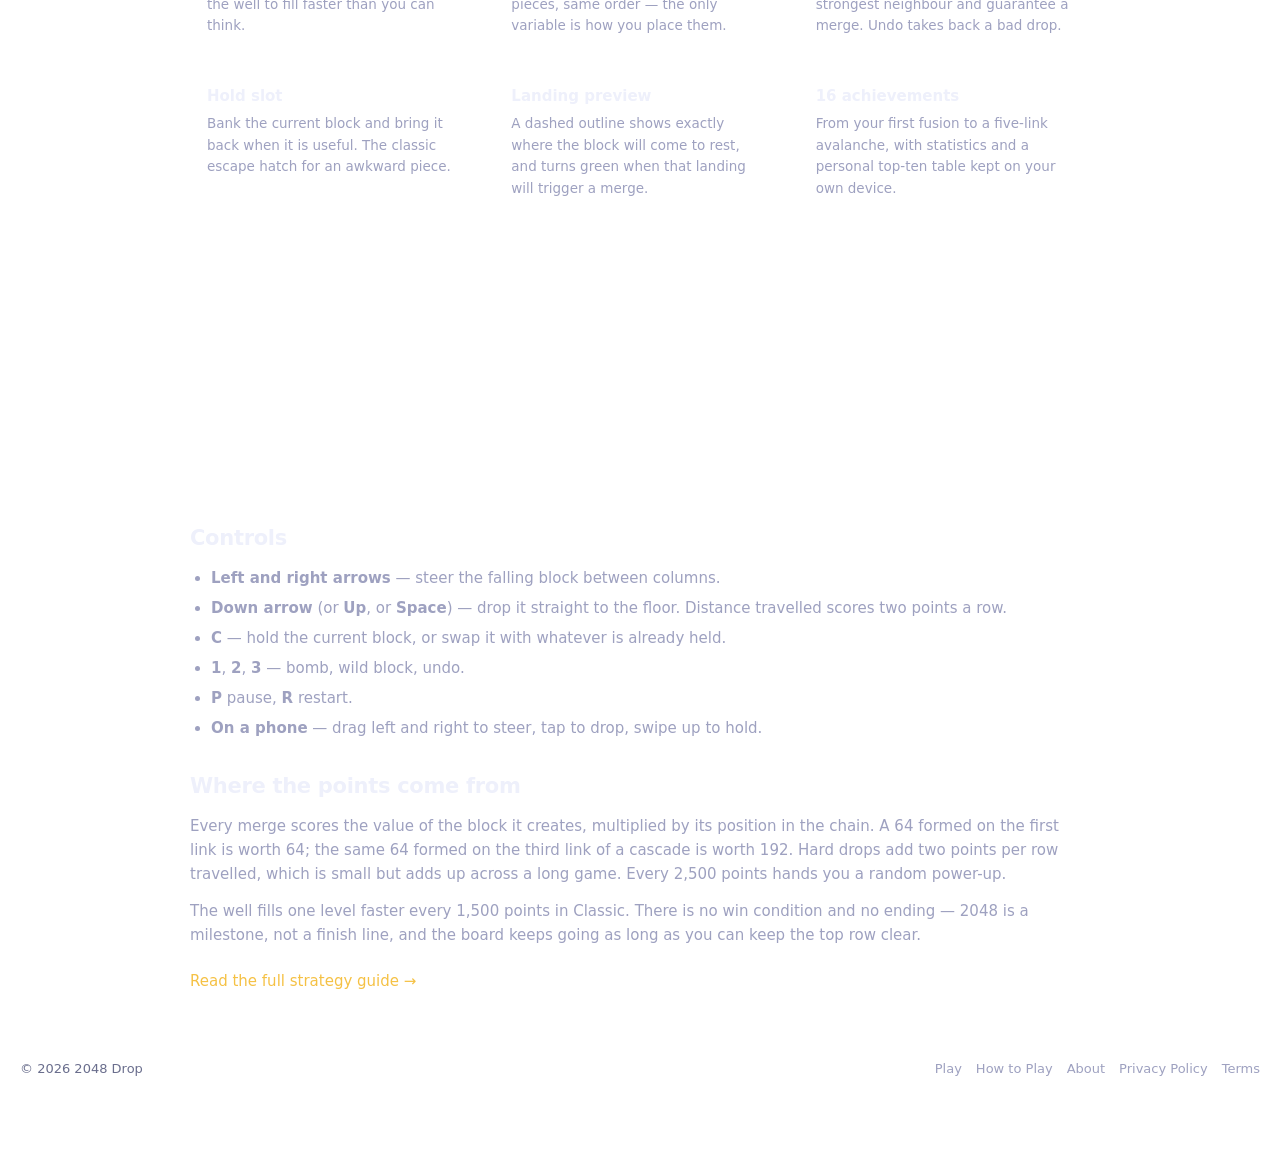
==== commit fcd18dae: "Rebuild palettes, centre the board, wire in the AdSense publisher ID Theme work. The old dark palett" ====
--- a/index.html
+++ b/index.html
@@ -6,6 +6,8 @@
 <title>2048 Drop — Falling Block Merge Puzzle</title>
 <meta name="description" content="2048 Drop is a free falling-block puzzle. Steer numbered blocks with the arrow keys, merge matching pairs, chain cascades, and use bombs and wild blocks to reach 2048. Daily challenge, three speeds, 16 achievements. Play free, no download.">
 <meta name="theme-color" content="#0e0e15">
+<meta name="google-adsense-account" content="ca-pub-5623328978041556">
+<script async src="https://pagead2.googlesyndication.com/pagead/js/adsbygoogle.js?client=ca-pub-5623328978041556" crossorigin="anonymous"></script>
 <link rel="canonical" href="https://2048-drop.github.io/">
 
 <meta property="og:type" content="website">
@@ -77,7 +79,7 @@
     </div>
 
     <!-- ---------------- board ---------------- -->
-    <div>
+    <div class="board-col">
       <div class="board-wrap" id="board-wrap">
         <div id="board">
           <div class="danger" id="danger"></div>
@@ -145,9 +147,11 @@
 
   </div>
 
-  <!-- 150px horizontal separation before the rail ad -->
-  <div class="ad-safe ad-safe-h"></div>
-  <aside class="ad ad-rail" id="ad-rail"></aside>
+  <div class="rail-ad">
+    <!-- 150px horizontal separation before the rail ad -->
+    <div class="ad-safe ad-safe-h"></div>
+    <aside class="ad ad-rail" id="ad-rail"></aside>
+  </div>
 </div>
 
 <div class="keys">
--- a/style.css
+++ b/style.css
@@ -4,66 +4,84 @@
    a theme swap is a token swap, never a rule rewrite.
    ===================================================================== */
 
-/* ---------- tokens: Midnight (default) ---------- */
-:root{
-  --bg-1:#0e0e15;
-  --bg-2:#171724;
-  --glow:rgba(120,110,255,.18);
-  --panel:rgba(255,255,255,.045);
-  --panel-solid:#1b1b28;
-  --panel-hi:rgba(255,255,255,.075);
-  --line:rgba(255,255,255,.10);
-  --line-hi:rgba(255,255,255,.20);
-  --text:#eeecfa;
-  --muted:#9694b0;
-  --faint:#5d5b73;
-  --accent:#edc22e;
+/* ---------- tokens: Midnight (default) ----------
+   The board surface is deliberately LIGHTER than the page and the cells are
+   darker than the board, so the well reads as a physical object instead of
+   black-on-black. Every theme keeps that relationship. */
+:root, html[data-theme="midnight"]{
+  --bg-1:#10131f;
+  --bg-2:#1b2138;
+  --glow:rgba(124,109,255,.22);
+  --panel:rgba(255,255,255,.055);
+  --panel-solid:#222941;
+  --panel-hi:rgba(255,255,255,.095);
+  --line:rgba(255,255,255,.12);
+  --line-hi:rgba(255,255,255,.24);
+  --text:#eef0fb;
+  --muted:#9ea1c0;
+  --faint:#6a6e8d;
+  --accent:#f5c144;
   --accent-ink:#2a2410;
-  --danger:#ff5c5c;
+  --danger:#ff6b6b;
   --good:#4ade80;
-  --slot:rgba(255,255,255,.04);
-  --board:rgba(0,0,0,.28);
+  --scrim:rgba(16,19,31,.93);
+  --scrim-modal:rgba(10,12,22,.78);
+  --slot:rgba(0,0,0,.24);
+  --board:#2b3154;
 
   --gap:8px;
   --cell:min(62px, 14.5vw, 5.9vh);
   --radius:12px;
-  --ad-safe:150px;          /* AdSense: keep ads this far from play area */
+  --ad-safe:150px;
   --font:"Inter","SF Pro Display",-apple-system,BlinkMacSystemFont,"Segoe UI",system-ui,sans-serif;
   --mono:"SF Mono",ui-monospace,"Cascadia Mono",Menlo,monospace;
 }
 
+/* ---------- theme: Classic ----------
+   The warm palette the 2048 tile colours were actually designed against. */
+html[data-theme="classic"]{
+  --bg-1:#faf8ef;
+  --bg-2:#f1ebdc;
+  --glow:rgba(237,157,49,.18);
+  --panel:rgba(119,110,101,.075);
+  --panel-solid:#fffdf7;
+  --panel-hi:rgba(119,110,101,.12);
+  --line:rgba(119,110,101,.20);
+  --line-hi:rgba(119,110,101,.38);
+  --text:#5f574f;
+  --muted:#948b80;
+  --faint:#b0a698;
+  --accent:#ed9d31;
+  --accent-ink:#fffdf7;
+  --danger:#e05252;
+  --good:#5fb87a;
+  --scrim:rgba(250,248,239,.95);
+  --scrim-modal:rgba(187,173,160,.55);
+  --slot:rgba(238,228,218,.42);
+  --board:#bbada0;
+}
+
 /* ---------- theme: Aurora ---------- */
 html[data-theme="aurora"]{
-  --bg-1:#05131a;
-  --bg-2:#07222e;
-  --glow:rgba(0,240,200,.20);
+  --bg-1:#04141c;
+  --bg-2:#0a2836;
+  --glow:rgba(0,240,200,.24);
+  --panel:rgba(47,243,200,.075);
+  --panel-solid:#0d3140;
+  --panel-hi:rgba(47,243,200,.13);
+  --line:rgba(47,243,200,.20);
+  --line-hi:rgba(47,243,200,.38);
+  --text:#e4fbf6;
+  --muted:#86b9b1;
+  --faint:#547f79;
   --accent:#2ff3c8;
   --accent-ink:#02201a;
-  --text:#e6fbf7;
-  --muted:#7fb4ac;
-  --faint:#3f6d68;
-  --line:rgba(47,243,200,.16);
-  --line-hi:rgba(47,243,200,.32);
-  --panel-solid:#0a2a36;
-}
-
-/* ---------- theme: Paper (light) ---------- */
-html[data-theme="paper"]{
-  --bg-1:#f6f4ee;
-  --bg-2:#ece7dc;
-  --glow:rgba(200,170,90,.20);
-  --panel:rgba(0,0,0,.035);
-  --panel-solid:#fffdf8;
-  --panel-hi:rgba(0,0,0,.06);
-  --line:rgba(0,0,0,.10);
-  --line-hi:rgba(0,0,0,.20);
-  --text:#3b3730;
-  --muted:#7d7669;
-  --faint:#a8a091;
-  --accent:#d9a319;
-  --accent-ink:#fffdf8;
-  --slot:rgba(0,0,0,.05);
-  --board:rgba(0,0,0,.05);
+  --danger:#ff6b6b;
+  --good:#5cf0a8;
+  --scrim:rgba(4,20,28,.93);
+  --scrim-modal:rgba(3,16,22,.78);
+  --slot:rgba(0,0,0,.24);
+  --board:#0f4152;
 }
 
 *{box-sizing:border-box;margin:0;padding:0}
@@ -121,7 +139,7 @@
 .ad{display:flex;align-items:center;justify-content:center;overflow:hidden;width:100%}
 .ad-bottom{max-width:970px;min-height:90px;margin:0 auto}
 .ad-article{max-width:728px;min-height:250px;margin:26px auto}
-.ad-rail{width:300px;min-height:600px;flex:none}
+.ad-rail{min-height:600px;flex:none}
 .ad-safe{flex:none;pointer-events:none}
 .ad-safe-v{width:100%;height:var(--ad-safe)}
 .ad-safe-h{width:var(--ad-safe);align-self:stretch}
@@ -141,13 +159,32 @@
 /* =====================================================================
    Game layout
    ===================================================================== */
+/* Three columns so the board sits dead centre in the viewport and the rail ad
+   lives in the right gutter. With the ad as a flex sibling the game was pushed
+   off-centre by half the ad's width. */
 .stage{
-  width:100%;max-width:1240px;
-  display:flex;align-items:flex-start;justify-content:center;
-}
+  width:100%;max-width:1600px;margin:0 auto;
+  display:grid;grid-template-columns:1fr auto 1fr;align-items:start;
+}
+.game{grid-column:2}
+.rail-ad{grid-column:3;justify-self:start;display:none;align-items:flex-start}
+/* A centred game plus a 150px gap plus a 300px unit does not fit a 1440px
+   screen, so the rail steps down to a 160px skyscraper rather than shoving
+   the board sideways. Below 1260px it drops out entirely. */
+@media (min-width:1260px){ .rail-ad{display:flex} .ad-rail{width:160px} }
+@media (min-width:1560px){ .ad-rail{width:300px} }
 .game{display:flex;gap:14px;align-items:flex-start}
-.rail{display:flex;flex-direction:column;gap:10px;width:118px;flex:none}
-.rail-r{width:132px}
+.rail{display:flex;flex-direction:column;gap:10px;width:124px;flex:none}
+.rail-r{width:124px}          /* equal rails keep the board on the page centre */
+
+/* Without an explicit width this column stretches to its widest child - the
+   toolbar - and the board panel grows with it, leaving the tiles stranded in
+   an oversized well. */
+.board-col{
+  display:flex;flex-direction:column;
+  width:calc(5 * var(--cell) + 6 * var(--gap));
+  flex:none;
+}
 
 .card{
   background:var(--panel);border:1px solid var(--line);
@@ -178,7 +215,7 @@
   display:grid;place-items:center;font-weight:800;font-size:15px;
   box-shadow:inset 0 -3px 0 rgba(0,0,0,.13);
 }
-.chip.sm{width:32px;height:32px;font-size:12px;opacity:.62}
+.chip.sm{width:32px;height:32px;font-size:12px;opacity:.82}
 .chip.empty{background:var(--panel-hi);color:var(--faint);box-shadow:none;border:1px dashed var(--line)}
 
 /* power-ups */
@@ -208,9 +245,9 @@
    ===================================================================== */
 .board-wrap{
   position:relative;padding:var(--gap);
-  background:var(--board);border:1px solid var(--line);
+  background:var(--board);
   border-radius:16px;
-  box-shadow:0 24px 60px rgba(0,0,0,.45), inset 0 1px 0 rgba(255,255,255,.05);
+  box-shadow:0 22px 55px rgba(0,0,0,.38), inset 0 1px 0 rgba(255,255,255,.09);
 }
 .board-wrap.shake{animation:shake 260ms cubic-bezier(.36,.07,.19,.97)}
 @keyframes shake{
@@ -337,11 +374,10 @@
    ===================================================================== */
 .overlay{
   position:absolute;inset:0;border-radius:16px;z-index:6;
-  background:rgba(10,10,18,.9);backdrop-filter:blur(4px);
+  background:var(--scrim);backdrop-filter:blur(4px);
   display:flex;flex-direction:column;align-items:center;justify-content:center;
   gap:11px;text-align:center;padding:20px;
 }
-html[data-theme="paper"] .overlay{background:rgba(246,244,238,.94)}
 .overlay[hidden],[hidden]{display:none !important}
 .overlay h2{font-size:clamp(21px,4.6vw,28px);font-weight:800;letter-spacing:-.6px}
 .overlay p{color:var(--muted);font-size:13.5px;max-width:250px;line-height:1.55}
@@ -364,7 +400,7 @@
 
 .modal{
   position:fixed;inset:0;z-index:60;display:grid;place-items:center;padding:18px;
-  background:rgba(6,6,12,.72);backdrop-filter:blur(6px);
+  background:var(--scrim-modal);backdrop-filter:blur(6px);
 }
 .modal-card{
   background:var(--panel-solid);border:1px solid var(--line);
@@ -428,7 +464,7 @@
    ===================================================================== */
 .toolbar{display:flex;gap:7px;width:100%;margin-top:11px;flex-wrap:wrap}
 .toolbar button{
-  flex:1;min-width:78px;background:var(--panel);border:1px solid var(--line);
+  flex:1 1 92px;min-width:0;background:var(--panel);border:1px solid var(--line);
   color:var(--muted);border-radius:9px;padding:9px 6px;
   font:500 12.5px var(--font);cursor:pointer;transition:color 140ms,border-color 140ms;
 }
@@ -503,13 +539,13 @@
 /* =====================================================================
    Responsive
    ===================================================================== */
-@media (max-width:1120px){
-  .ad-rail,.ad-safe-h{display:none}
+@media (max-width:1259px){
+  .rail-ad{display:none}
 }
 @media (max-width:820px){
   :root{--cell:min(58px, 16.5vw, 6.4vh); --ad-safe:150px}
-  .rail{width:88px}
-  .rail-r{width:96px}
+  .rail{width:92px}
+  .rail-r{width:92px}
   .readout .v{font-size:19px}
   .chip{width:36px;height:36px;font-size:13px}
   .power .nm{display:none}
@@ -529,8 +565,9 @@
   nav{gap:1px}
   nav a{padding:5px 7px;font-size:12px}
 
-  .stage{width:100%}
-  .game{flex-direction:column;align-items:center;gap:7px;width:100%}
+  .stage{width:100%;grid-template-columns:1fr}
+  .game{grid-column:1;flex-direction:column;align-items:center;gap:7px;width:100%}
+  .board-col{width:auto}
   .rail,.rail-r{
     flex-direction:row;width:100%;max-width:440px;
     gap:5px;flex-wrap:wrap;justify-content:center;
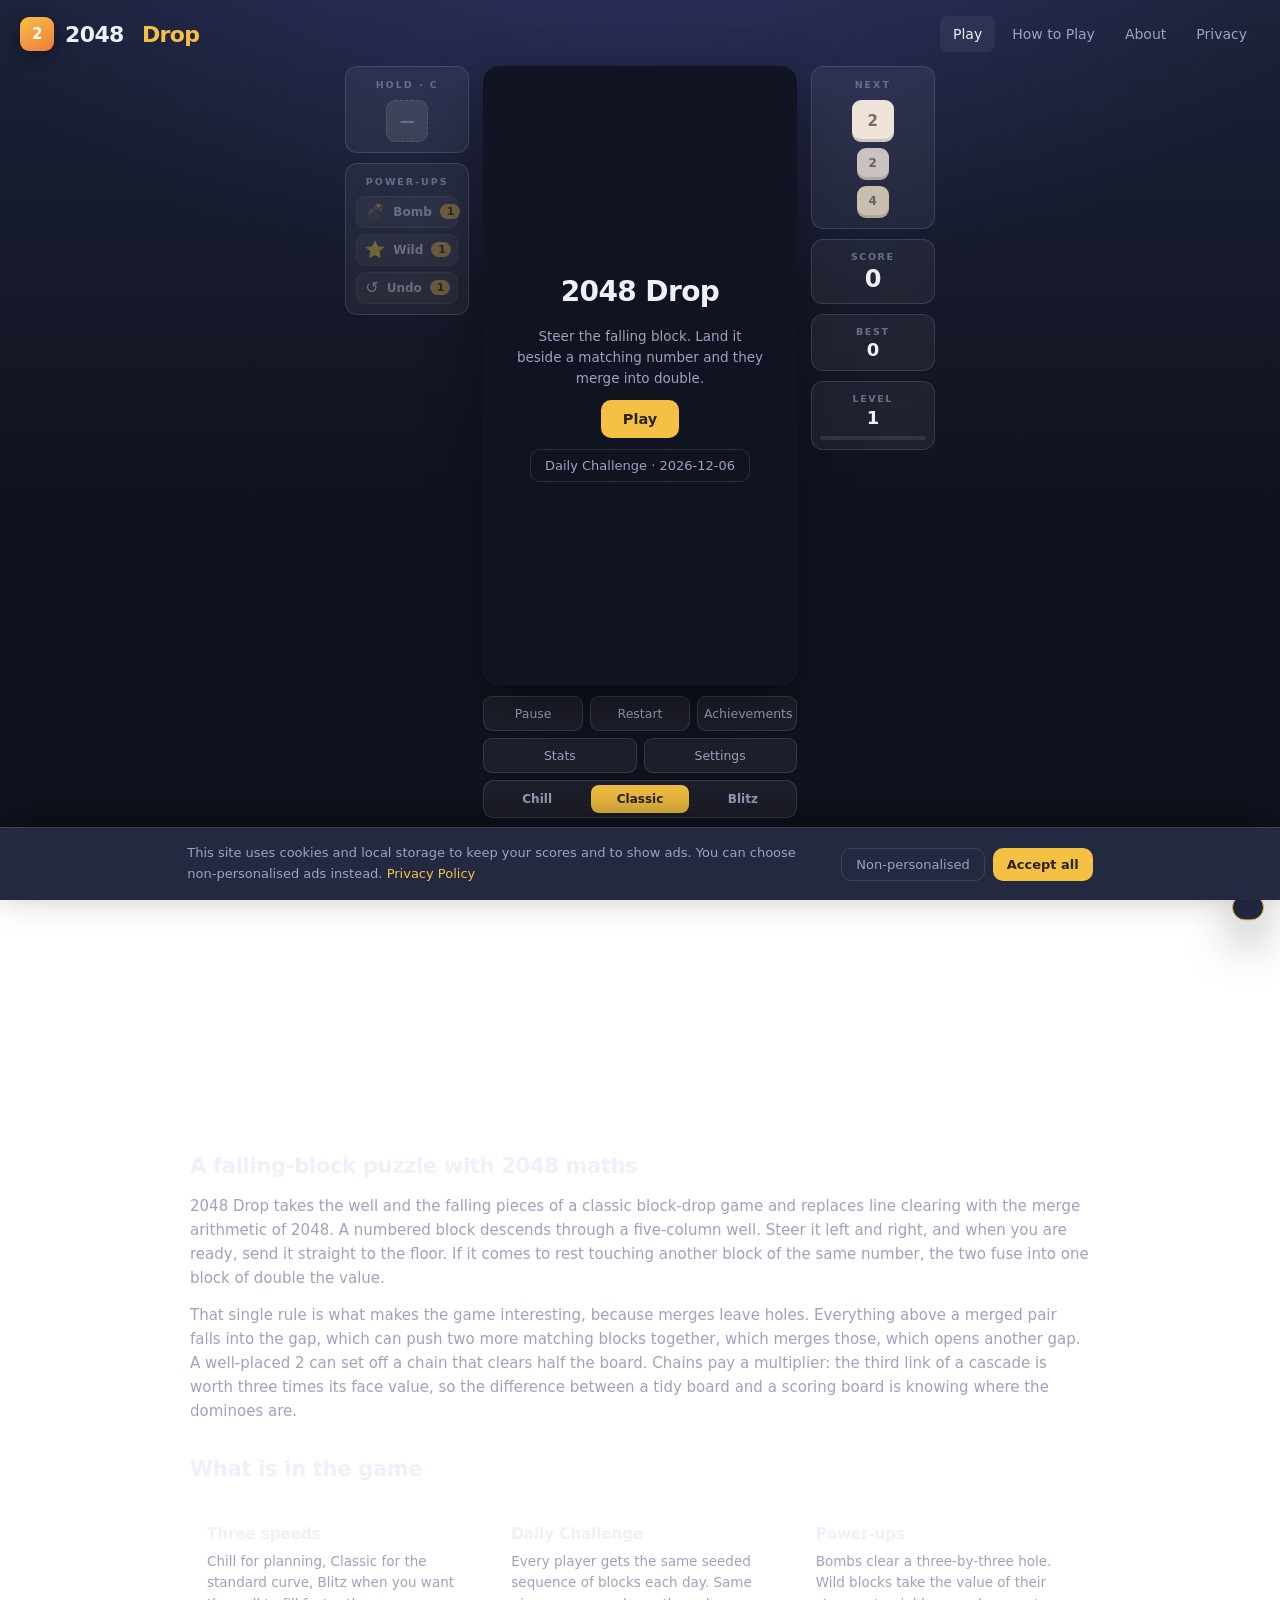
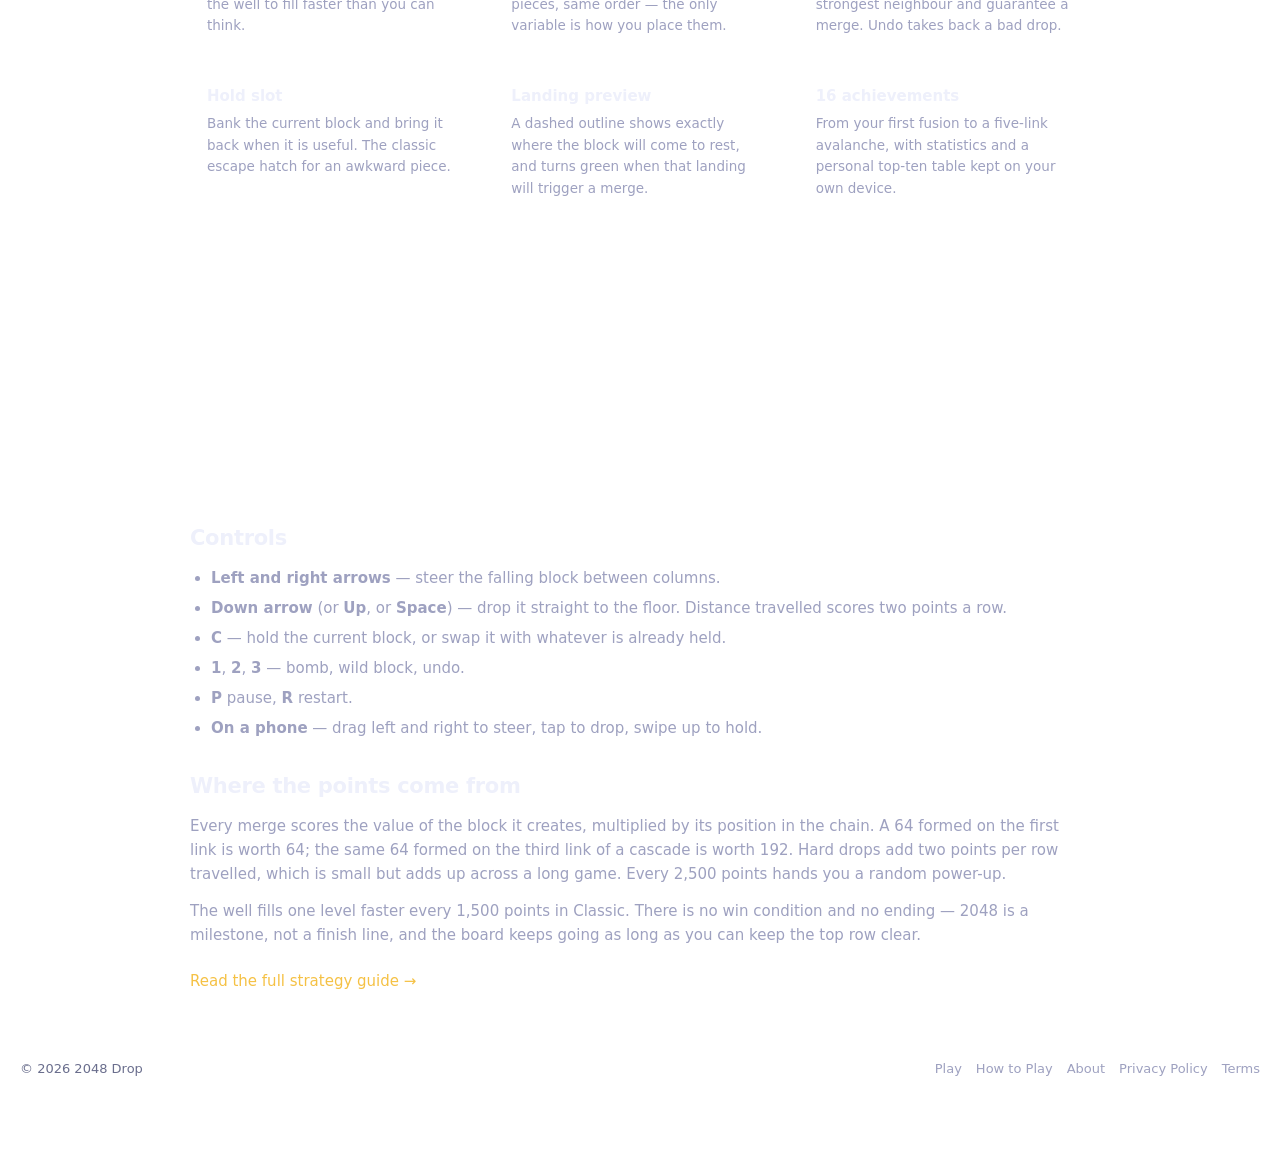
==== commit 1bd822a2: "Fix .ghost class collision that broke every secondary button The board's landing preview used class " ====
--- a/index.html
+++ b/index.html
@@ -84,7 +84,7 @@
         <div id="board">
           <div class="danger" id="danger"></div>
           <div class="beam" id="beam"></div>
-          <div class="ghost hide" id="ghost"></div>
+          <div class="landing hide" id="ghost"></div>
           <div id="fx"></div>
         </div>
         <div id="toast"></div>
--- a/style.css
+++ b/style.css
@@ -290,16 +290,16 @@
   transform:translate(calc(var(--c) * (var(--cell) + var(--gap))), calc(var(--r) * (var(--cell) + var(--gap))));
 }
 
-/* landing preview */
-.ghost{
+/* landing preview (named .landing, NOT .ghost - .btn.ghost is a button style) */
+.landing{
   z-index:1;
   position:absolute;width:var(--cell);height:var(--cell);border-radius:9px;
   border:2px dashed var(--line-hi);
   transform:translate(calc(var(--c) * (var(--cell) + var(--gap))), calc(var(--r) * (var(--cell) + var(--gap))));
   transition:transform 95ms ease-out;pointer-events:none;opacity:.65;
 }
-.ghost.hide{opacity:0}
-.ghost.match{border-color:var(--good);background:rgba(74,222,128,.10);opacity:1}
+.landing.hide{opacity:0}
+.landing.match{border-color:var(--good);background:rgba(74,222,128,.10);opacity:1}
 
 .tile{
   z-index:2;
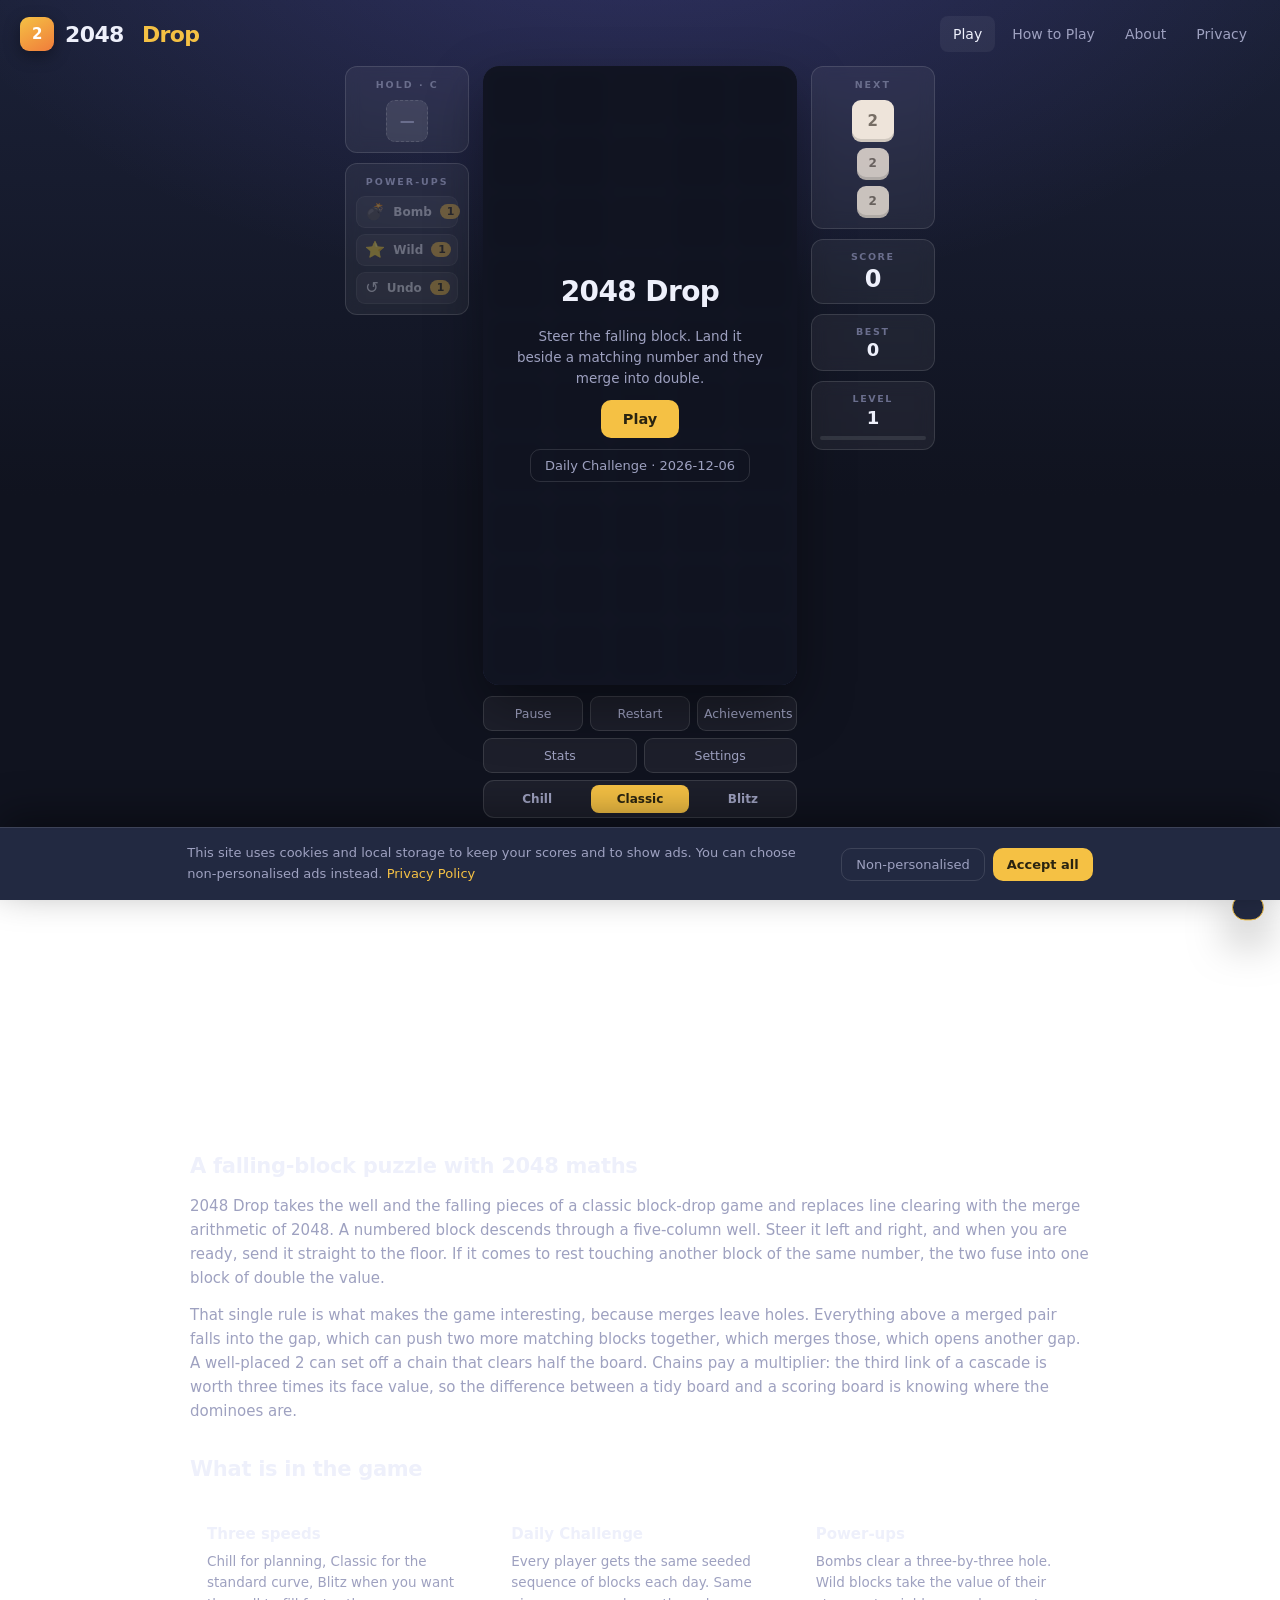
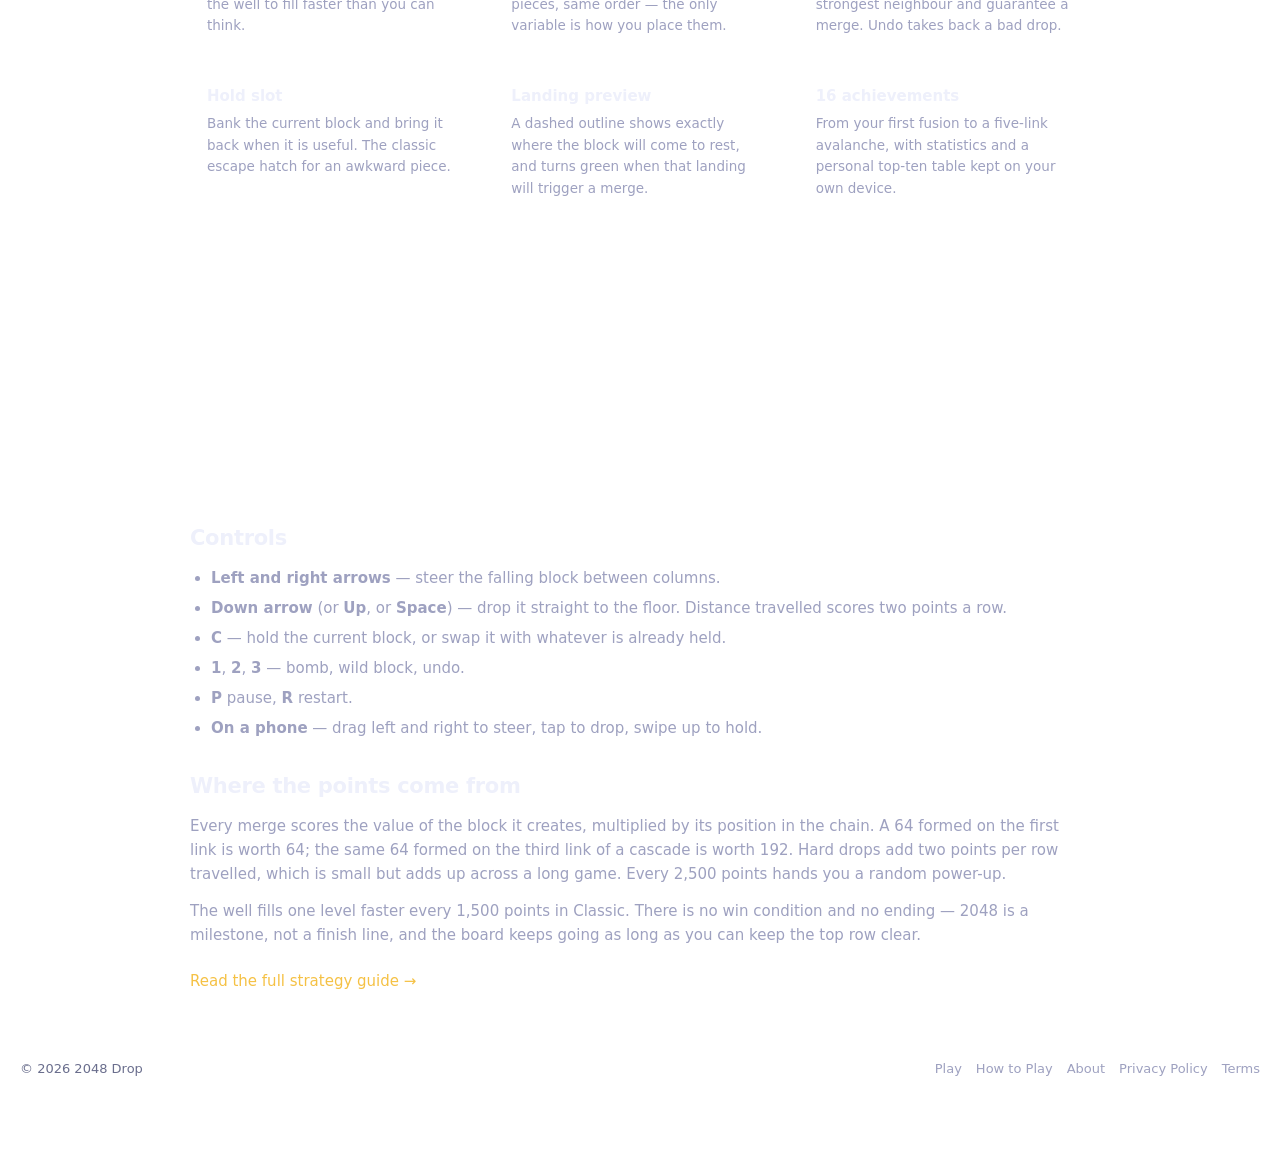
==== commit 6d34c39d: "Version asset URLs by content hash so deploys are not held back by cache GitHub Pages serves with ca" ====
--- a/index.html
+++ b/index.html
@@ -18,7 +18,7 @@
 <meta name="twitter:card" content="summary_large_image">
 
 <link rel="icon" href="data:image/svg+xml,%3Csvg xmlns='http://www.w3.org/2000/svg' viewBox='0 0 64 64'%3E%3Crect width='64' height='64' rx='13' fill='%23edc22e'/%3E%3Ctext x='32' y='45' font-family='Helvetica,Arial' font-size='31' font-weight='bold' text-anchor='middle' fill='%23fff'%3E2%3C/text%3E%3C/svg%3E">
-<link rel="stylesheet" href="style.css">
+<link rel="stylesheet" href="style.css?v=825fab0d">
 
 <script type="application/ld+json">
 {
@@ -212,8 +212,8 @@
 
 <div id="ach-toast"></div>
 
-<script src="ads.js"></script>
-<script src="game.js"></script>
+<script src="ads.js?v=871c65ad"></script>
+<script src="game.js?v=ece62047"></script>
 <script>document.getElementById('year').textContent = new Date().getFullYear();</script>
 </body>
 </html>
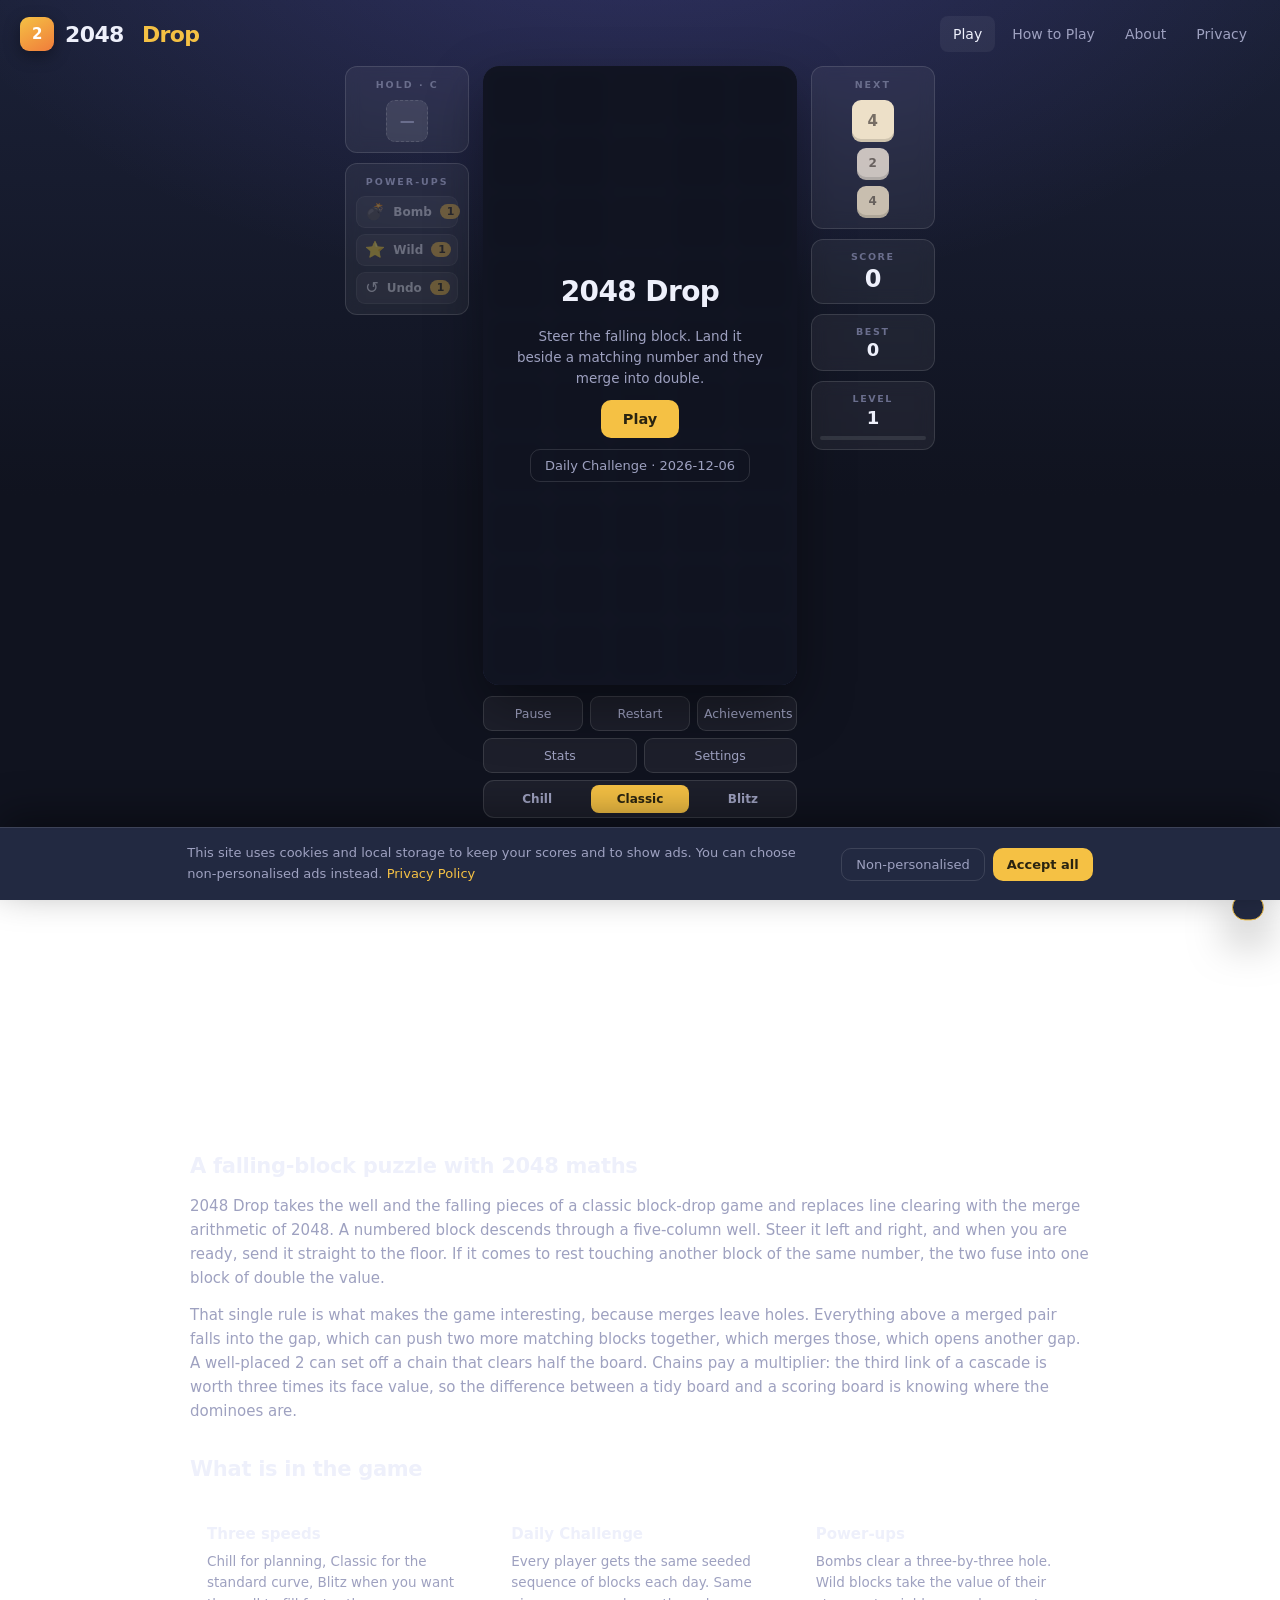
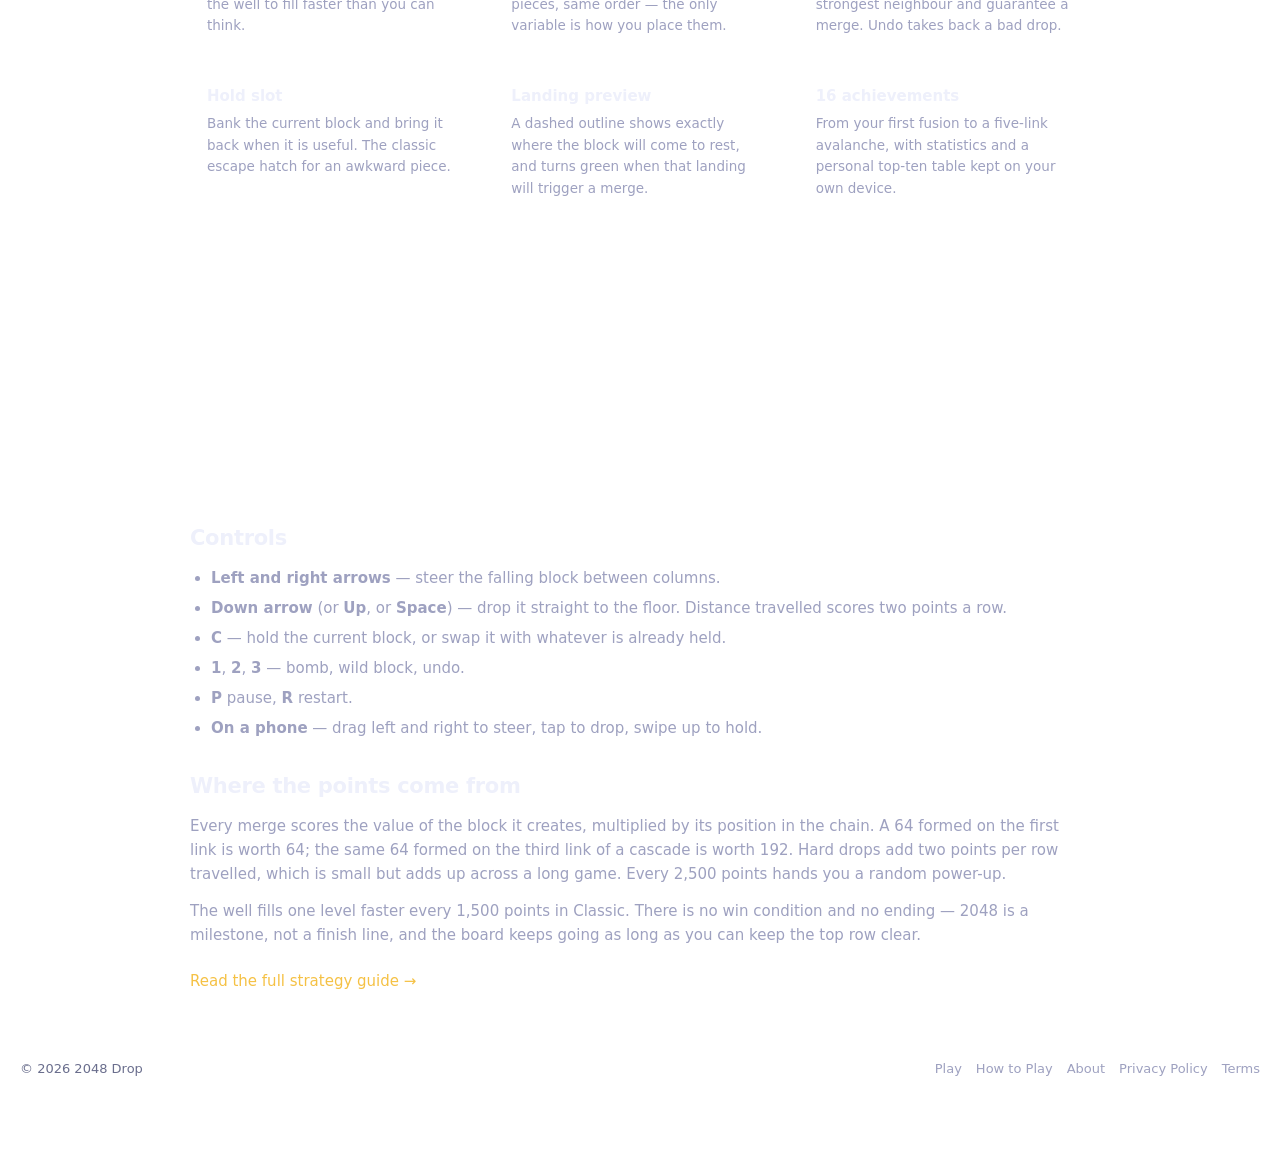
==== commit 299bf75f: "Add H5 interstitial between games, every third game over Rewarded ads are opt-in by definition and c" ====
--- a/index.html
+++ b/index.html
@@ -7,7 +7,7 @@
 <meta name="description" content="2048 Drop is a free falling-block puzzle. Steer numbered blocks with the arrow keys, merge matching pairs, chain cascades, and use bombs and wild blocks to reach 2048. Daily challenge, three speeds, 16 achievements. Play free, no download.">
 <meta name="theme-color" content="#0e0e15">
 <meta name="google-adsense-account" content="ca-pub-5623328978041556">
-<script async src="https://pagead2.googlesyndication.com/pagead/js/adsbygoogle.js?client=ca-pub-5623328978041556" crossorigin="anonymous"></script>
+<script async src="https://pagead2.googlesyndication.com/pagead/js/adsbygoogle.js?client=ca-pub-5623328978041556" data-ad-frequency-hint="60s" data-adbreak-test="on" crossorigin="anonymous"></script>
 <link rel="canonical" href="https://2048-drop.github.io/">
 
 <meta property="og:type" content="website">
@@ -212,8 +212,8 @@
 
 <div id="ach-toast"></div>
 
-<script src="ads.js?v=871c65ad"></script>
-<script src="game.js?v=ece62047"></script>
+<script src="ads.js?v=8f39475d"></script>
+<script src="game.js?v=ea4ee3e2"></script>
 <script>document.getElementById('year').textContent = new Date().getFullYear();</script>
 </body>
 </html>
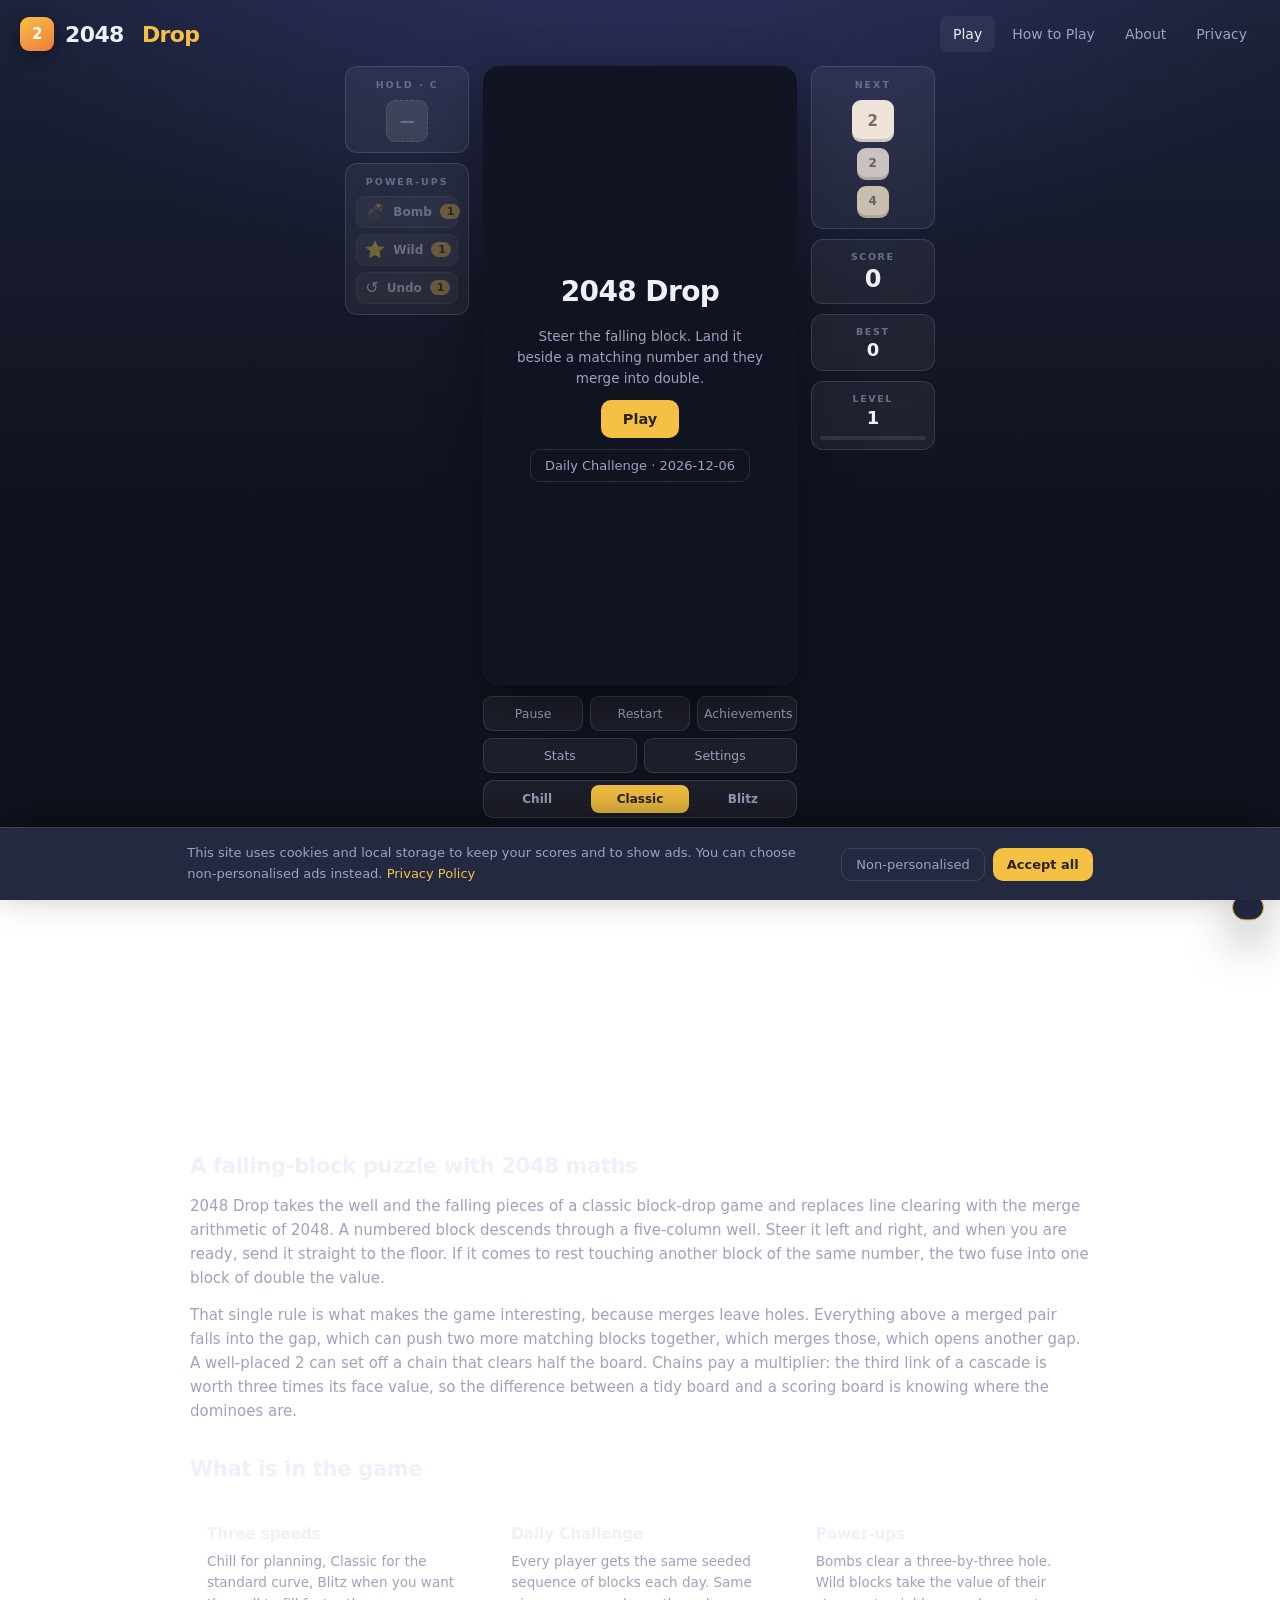
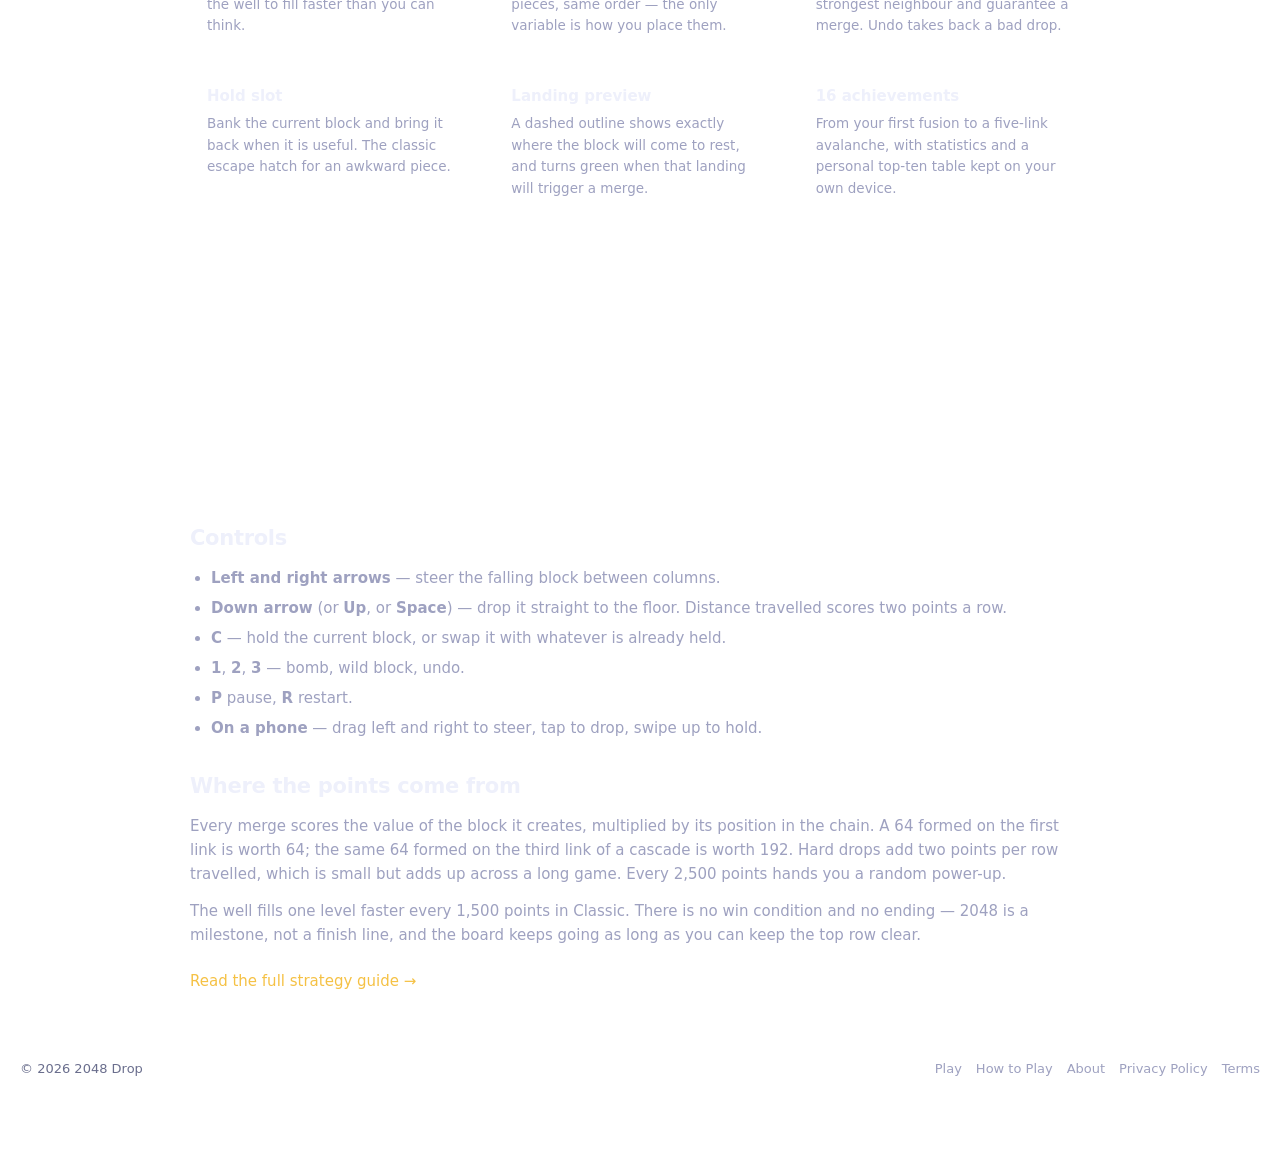
==== commit 89bd00db: "Switch H5 Games Ads out of test mode data-adbreak-test removed from every page, so interstitial and " ====
--- a/index.html
+++ b/index.html
@@ -7,7 +7,7 @@
 <meta name="description" content="2048 Drop is a free falling-block puzzle. Steer numbered blocks with the arrow keys, merge matching pairs, chain cascades, and use bombs and wild blocks to reach 2048. Daily challenge, three speeds, 16 achievements. Play free, no download.">
 <meta name="theme-color" content="#0e0e15">
 <meta name="google-adsense-account" content="ca-pub-5623328978041556">
-<script async src="https://pagead2.googlesyndication.com/pagead/js/adsbygoogle.js?client=ca-pub-5623328978041556" data-ad-frequency-hint="60s" data-adbreak-test="on" crossorigin="anonymous"></script>
+<script async src="https://pagead2.googlesyndication.com/pagead/js/adsbygoogle.js?client=ca-pub-5623328978041556" data-ad-frequency-hint="60s" crossorigin="anonymous"></script>
 <link rel="canonical" href="https://2048-drop.github.io/">
 
 <meta property="og:type" content="website">
@@ -212,7 +212,7 @@
 
 <div id="ach-toast"></div>
 
-<script src="ads.js?v=8f39475d"></script>
+<script src="ads.js?v=b834e916"></script>
 <script src="game.js?v=ea4ee3e2"></script>
 <script>document.getElementById('year').textContent = new Date().getFullYear();</script>
 </body>
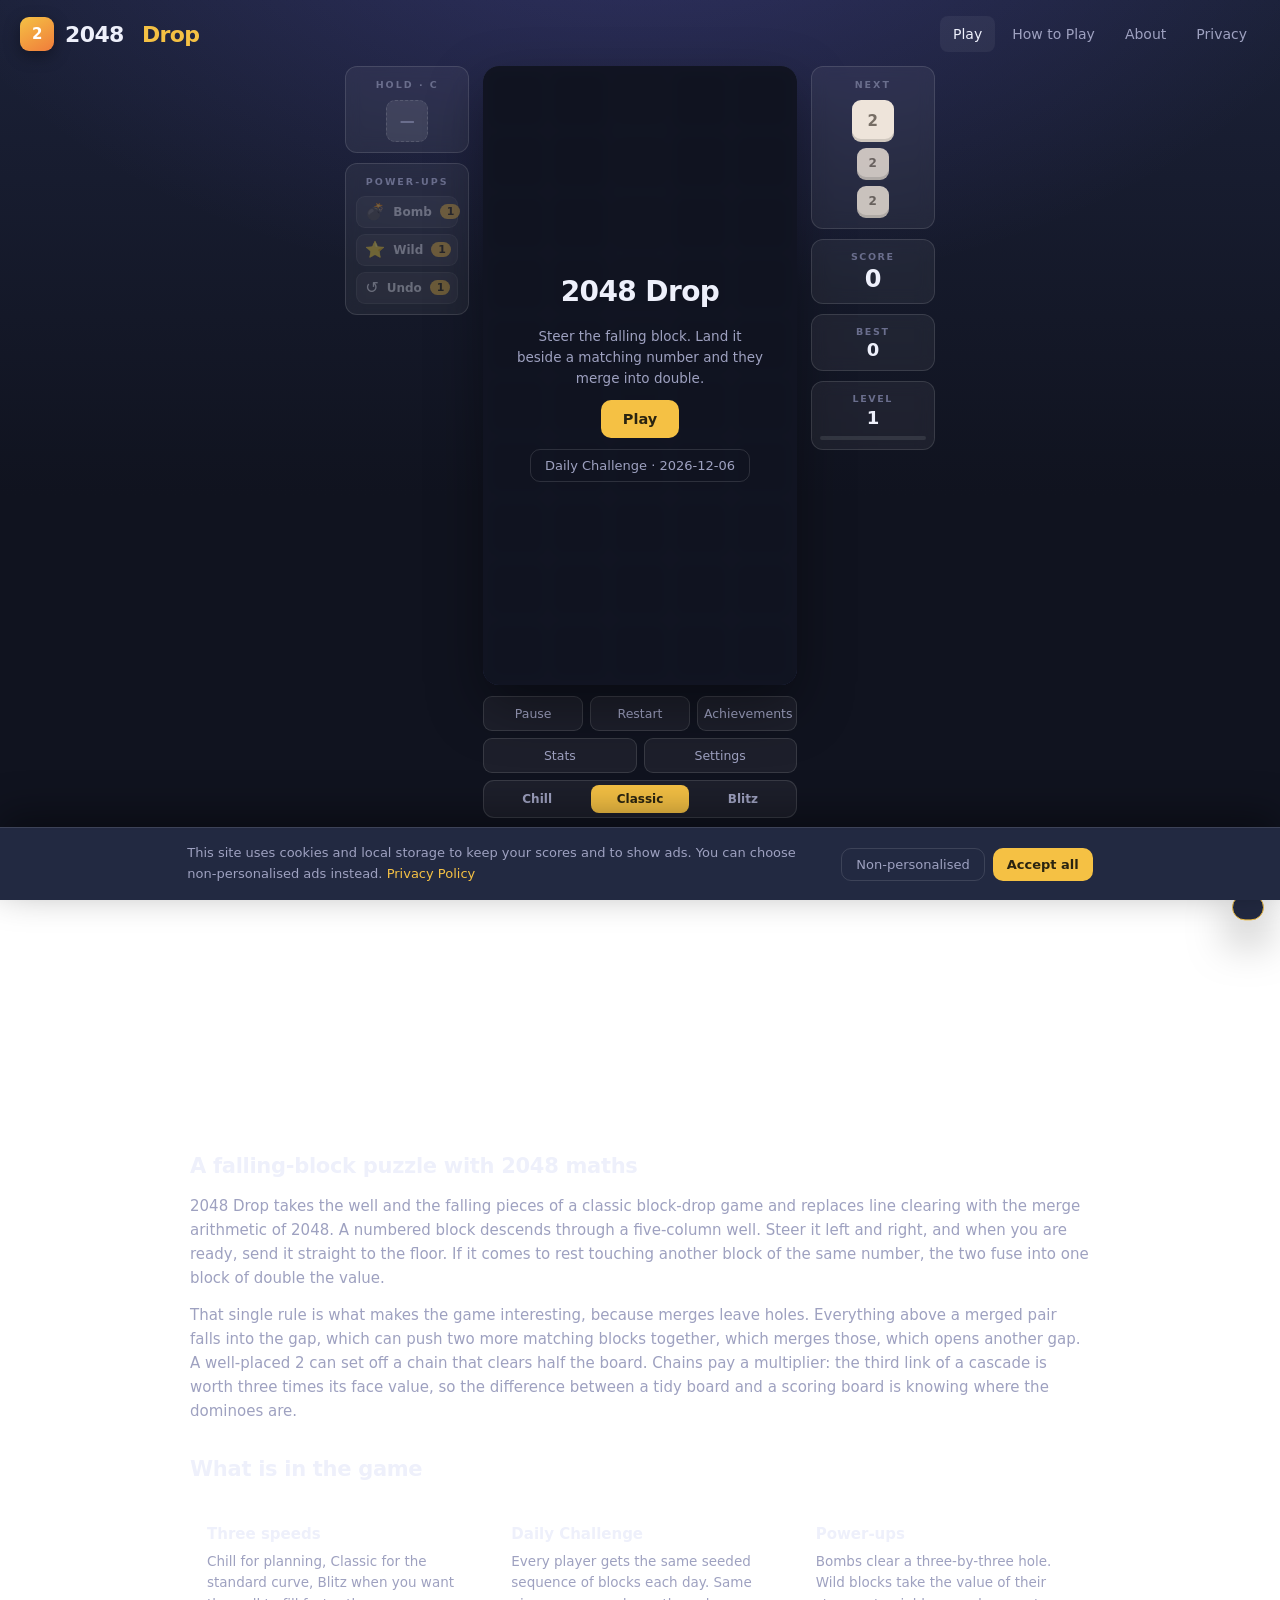
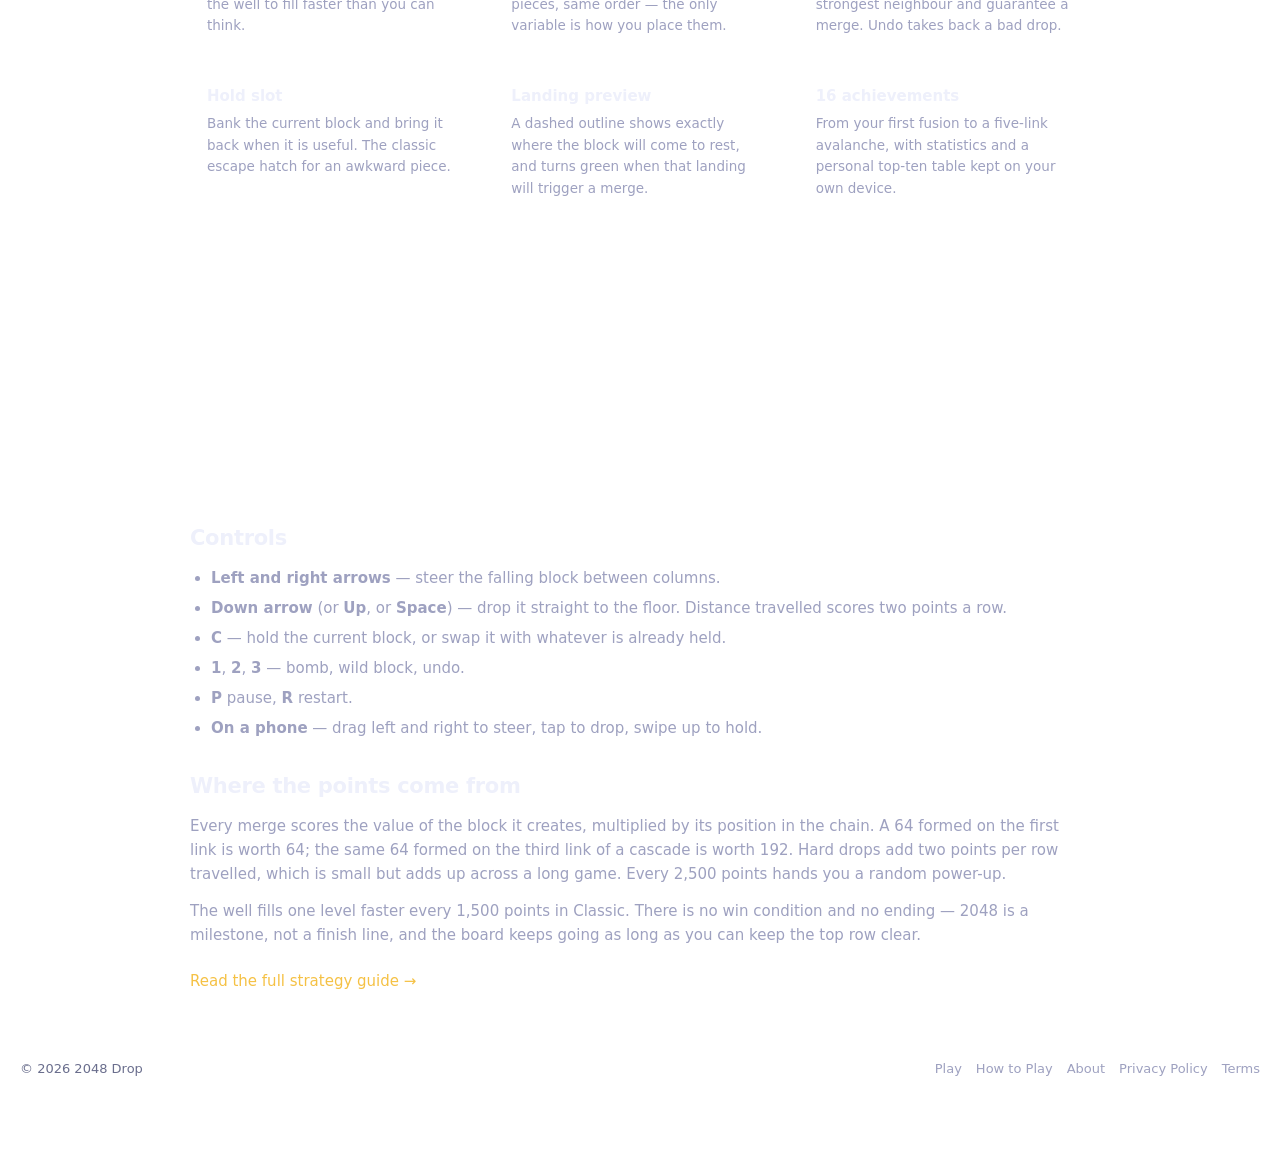
==== commit 0f22cec9: "Tell the player when a rewarded ad fails to fill Rewarded inventory is not guaranteed. On a no-fill " ====
--- a/index.html
+++ b/index.html
@@ -213,7 +213,7 @@
 <div id="ach-toast"></div>
 
 <script src="ads.js?v=b834e916"></script>
-<script src="game.js?v=ea4ee3e2"></script>
+<script src="game.js?v=831c72bd"></script>
 <script>document.getElementById('year').textContent = new Date().getFullYear();</script>
 </body>
 </html>
